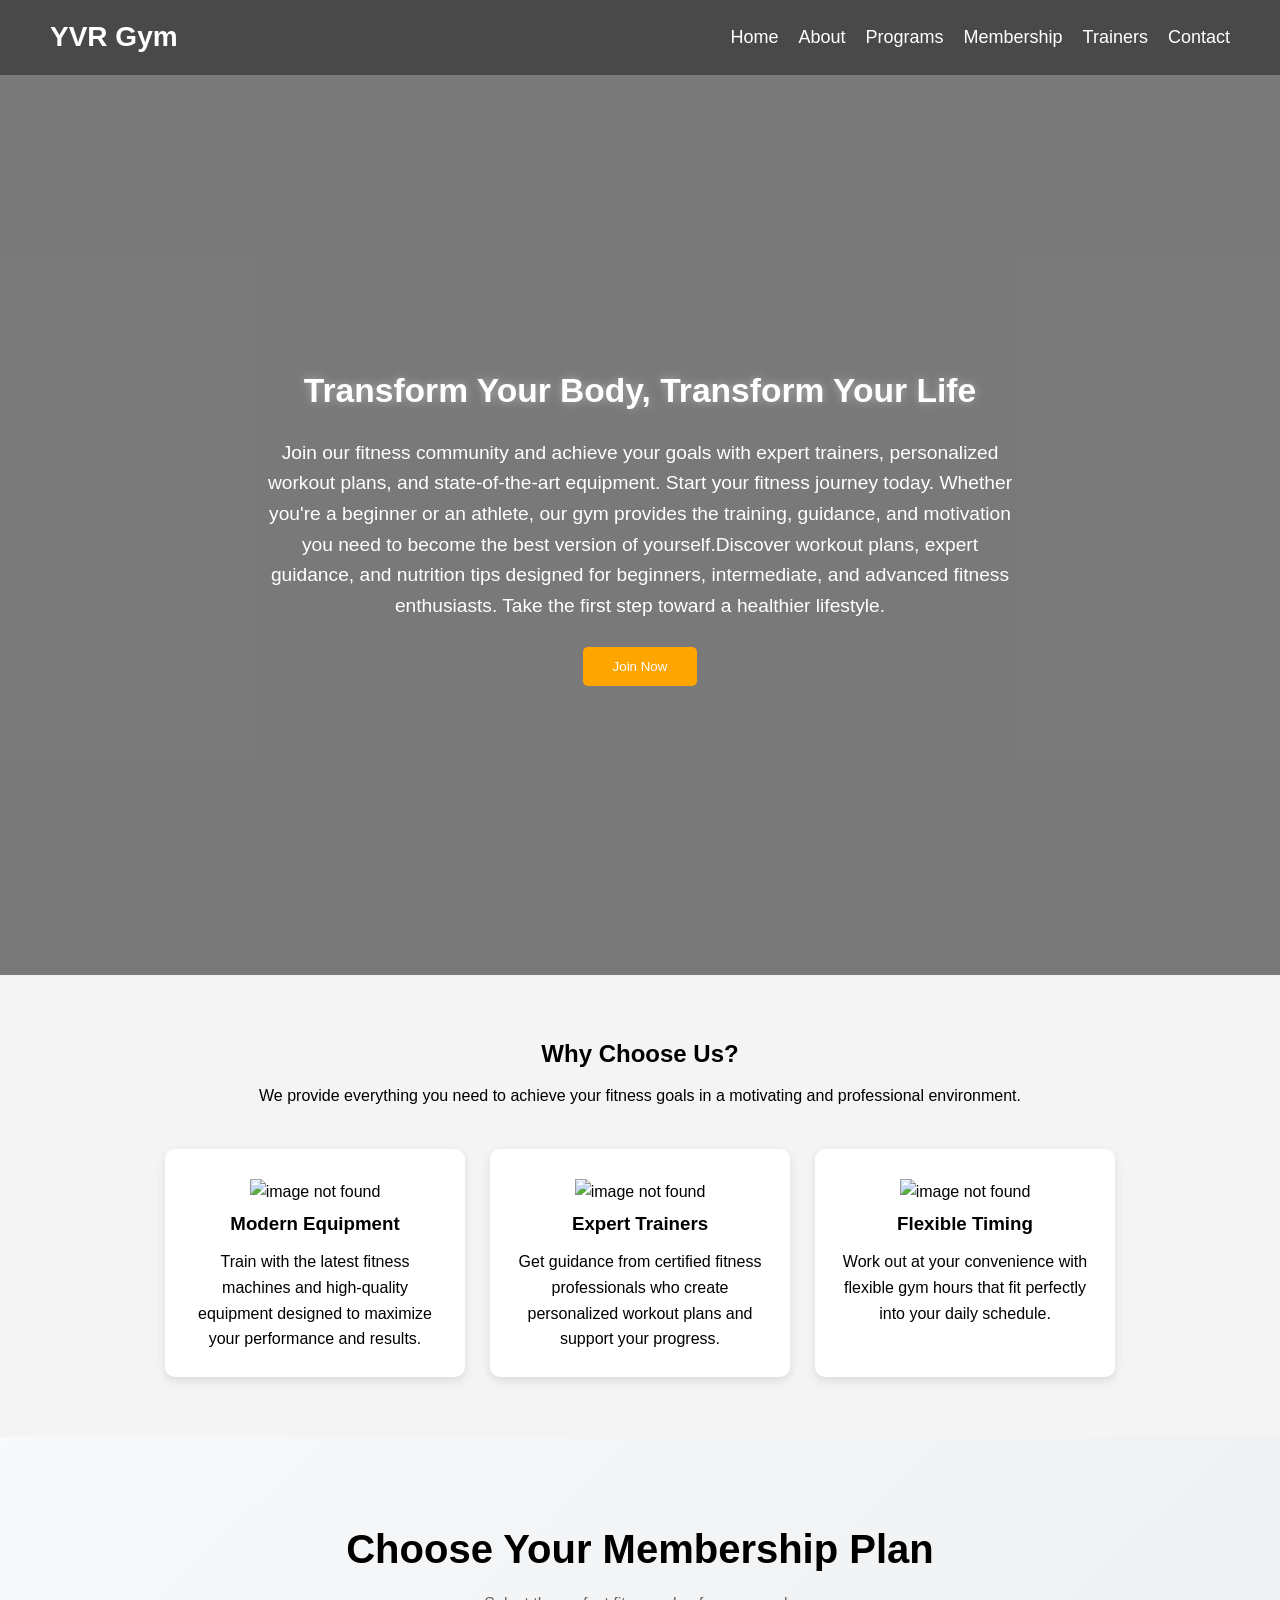
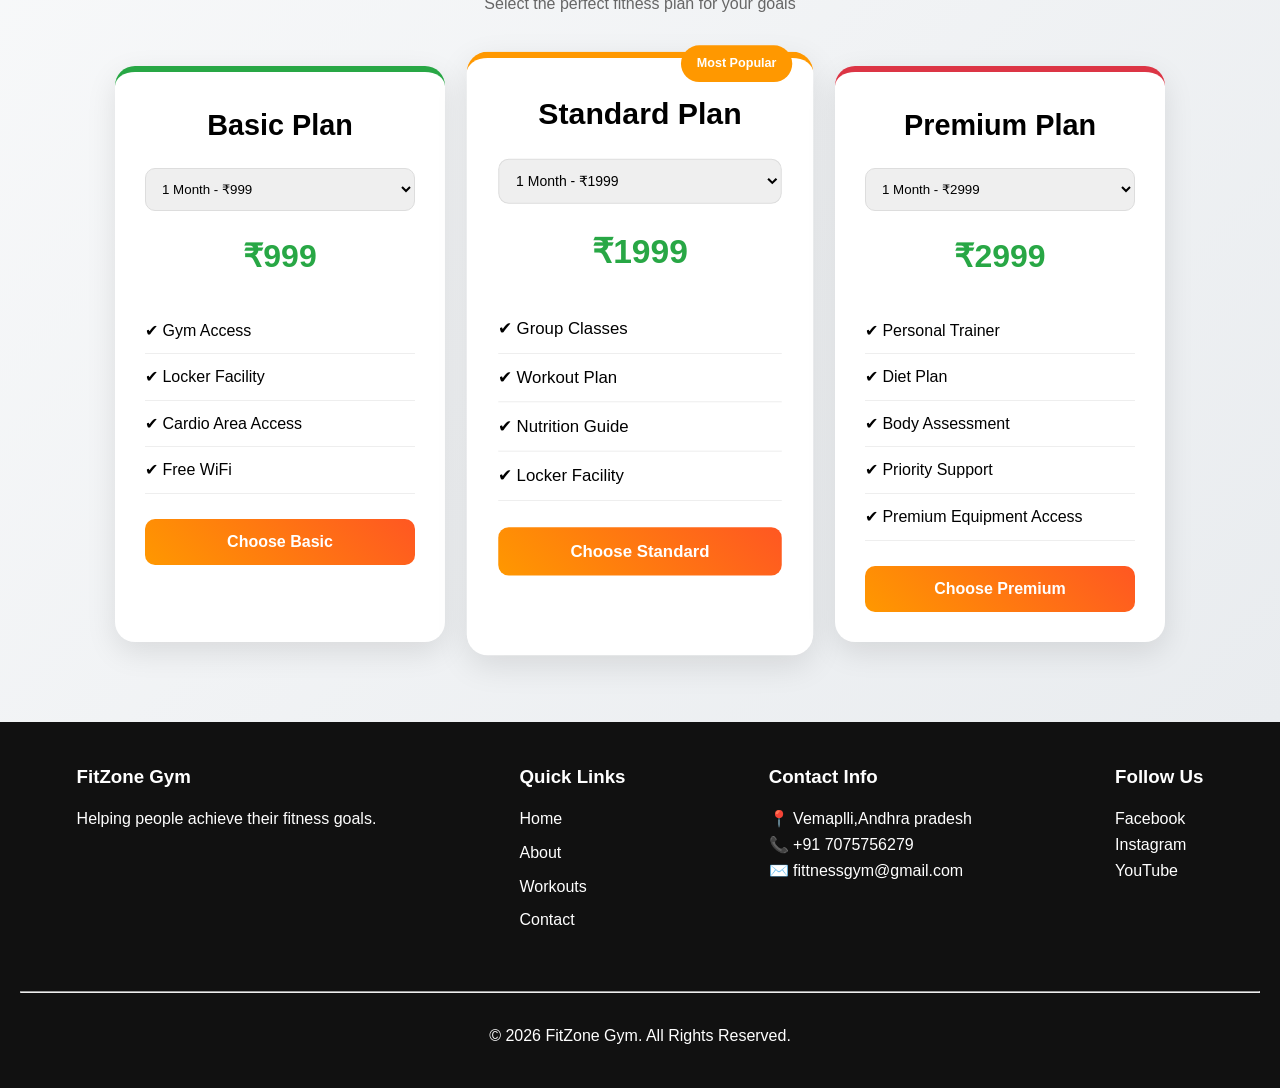
==== index.html @ 88fd9259 "Fix image source paths in index.html Updated image source paths to remove leading slash." ====
<!doctype html>
<html lang="en">
  <head>
    <meta charset="UTF-8" />
    <meta name="viewport" content="width=device-width, initial-scale=1.0" />
    <title>Home_Page</title>
    <link rel="stylesheet" href="home.css" />
    <link
      rel="stylesheet"
      href="https://cdnjs.cloudflare.com/ajax/libs/font-awesome/6.5.1/css/all.min.css"
    />
    <source />
  </head>
  <body>
    <!-- navbar-section -->
    <nav id="nav_section"></nav>
    <!-- hero section -->
    <section id="Hero_Section">
      <video autoplay muted loop playsinline>
        <source
          src="images/Gym cinematic promotion video.publer.com.mp4"
          type="video/mp4"
        />
      </video>

      <div class="hero-content">
        <h2 class="fade-up">Transform Your Body, Transform Your Life</h2>

        <p class="fade-up">
          Join our fitness community and achieve your goals with expert
          trainers, personalized workout plans, and state-of-the-art equipment.
          Start your fitness journey today. Whether you're a beginner or an
          athlete, our gym provides the training, guidance, and motivation you
          need to become the best version of yourself.Discover workout plans,
          expert guidance, and nutrition tips designed for beginners,
          intermediate, and advanced fitness enthusiasts. Take the first step
          toward a healthier lifestyle.
        </p>
        <button class="fade-up">Join Now</button>
      </div>
    </section>

    <!-- Features Section -->
    <section id="features_Section">
      <h2>Why Choose Us?</h2>
      <p>
        We provide everything you need to achieve your fitness goals in a
        motivating and professional environment.
      </p>

      <div class="cards fade-up">
        <div>
          <img
            src="images/Modern Equipments.jpg"
            alt="image not found"
          />
          <h3>Modern Equipment</h3>
          <p>
            Train with the latest fitness machines and high-quality equipment
            designed to maximize your performance and results.
          </p>
        </div>

        <div>
          <img
            src="images/Expert Trainers.jpg"
            alt="image not found"
          />
          <h3>Expert Trainers</h3>
          <p>
            Get guidance from certified fitness professionals who create
            personalized workout plans and support your progress.
          </p>
        </div>

        <div>
          <img
            src="images/Flexible Timing.jpg"
            alt="image not found"
          />
          <h3>Flexible Timing</h3>
          <p>
            Work out at your convenience with flexible gym hours that fit
            perfectly into your daily schedule.
          </p>
        </div>
      </div>
    </section>

    <!-- Membership section -->
    <section id="membership_section">
      <div class="membership_header">
        <h2>Choose Your Membership Plan</h2>
        <p>Select the perfect fitness plan for your goals</p>
      </div>

      <div class="membership_card">
        <!-- Basic Plan -->
        <div class="plan-card basic">
          <h3>Basic Plan</h3>

          <select class="plan-duration">
            <option value="999">1 Month - ₹999</option>
            <option value="2699">3 Months - ₹2699</option>
            <option value="4999">6 Months - ₹4999</option>
            <option value="8392">1 Year - ₹8392 (30% OFF)</option>
          </select>

          <h4 class="price">₹999</h4>

          <ul>
            <li>✔ Gym Access</li>
            <li>✔ Locker Facility</li>
            <li>✔ Cardio Area Access</li>
            <li>✔ Free WiFi</li>
          </ul>

          <button class="choose-btn">Choose Basic</button>
        </div>

        <!-- Standard Plan -->
        <div class="plan-card standard">
          <span class="badge">Most Popular</span>

          <h3>Standard Plan</h3>

          <select class="plan-duration">
            <option value="1999">1 Month - ₹1999</option>
            <option value="5399">3 Months - ₹5399</option>
            <option value="9999">6 Months - ₹9999</option>
            <option value="16792">1 Year - ₹16792 (30% OFF)</option>
          </select>

          <h4 class="price">₹1999</h4>

          <ul>
            <li>✔ Group Classes</li>
            <li>✔ Workout Plan</li>
            <li>✔ Nutrition Guide</li>
            <li>✔ Locker Facility</li>
          </ul>

          <button class="choose-btn">Choose Standard</button>
        </div>

        <!-- Premium Plan -->
        <div class="plan-card premium">
          <h3>Premium Plan</h3>

          <select class="plan-duration">
            <option value="2999">1 Month - ₹2999</option>
            <option value="8099">3 Months - ₹8099</option>
            <option value="14999">6 Months - ₹14999</option>
            <option value="25192">1 Year - ₹25192 (30% OFF)</option>
          </select>

          <h4 class="price">₹2999</h4>

          <ul>
            <li>✔ Personal Trainer</li>
            <li>✔ Diet Plan</li>
            <li>✔ Body Assessment</li>
            <li>✔ Priority Support</li>
            <li>✔ Premium Equipment Access</li>
          </ul>

          <button class="choose-btn">Choose Premium</button>
        </div>
      </div>
      <!-- Membership Popup -->

      <div id="membershipModal" class="modal">
        <div class="modal-content">
          <span class="close">&times;</span>

          <h2>Membership Registration</h2>

          <form id="membershipForm">
            <input type="text" placeholder="Full Name" required />

            <input type="email" placeholder="Email Address" required />

            <input type="tel" placeholder="Mobile Number" required />

            <input type="text" id="selectedPlan" readonly />

            <input type="text" id="selectedAmount" readonly />

            <button type="submit" id="payBtn">Proceed To Payment</button>
          </form>
        </div>
      </div>
    </section>

    <!-- Footer Section  -->
    <footer class="fade-up">
      <div>
        <h3>FitZone Gym</h3>
        <p>Helping people achieve their fitness goals.</p>
      </div>

      <div>
        <h3>Quick Links</h3>
        <ul>
          <li>Home</li>
          <li>About</li>
          <li>Workouts</li>
          <li>Contact</li>
        </ul>
      </div>

      <div>
        <h3>Contact Info</h3>
        <p>📍 Vemaplli,Andhra pradesh</p>
        <p>📞 +91 7075756279</p>
        <p>✉️ fittnessgym@gmail.com</p>
      </div>

      <div>
        <h3>Follow Us</h3>
        <p>Facebook</p>
        <p>Instagram</p>
        <p>YouTube</p>
      </div>

      <hr />

      <p>© 2026 FitZone Gym. All Rights Reserved.</p>
    </footer>

    <script src="home.js"></script>
    <script>
      // Fetch and inject the navbar
      fetch("nav.html")
        .then((response) => response.text())
        .then((data) => {
          document.getElementById("nav_section").innerHTML = data;
        });

      // Your mobile menu toggle function
      function toggleMenu() {
        const navLinks = document.getElementById("navLinks");
        // Because elements are injected dynamically, ensure the script finds them safely
        if (navLinks) {
          navLinks.classList.toggle("active");
        }
      }
    </script>
  </body>
</html>
---- home.css ----
* {
  margin: 0;
  padding: 0;
  box-sizing: border-box;
}
html {
  scroll-behavior: smooth;
}
body {
  font-family: Arial, sans-serif;
  line-height: 1.6;
  background-color: #f4f4f4;
}

.fade-up {
  opacity: 0;
  transform: translateY(50px);
  transition: all 1s ease;
}
.fade-up.show {
  opacity: 1;
  transform: translateY(0);
}

/* Hero section */

#Hero_Section {
  position: relative;

  height: 100vh;

  overflow: hidden;

  display: flex;
  justify-content: center;
  align-items: center;
}

#Hero_Section video {
  position: absolute;

  top: 0;
  left: 0;

  width: 100%;
  height: 100%;

  object-fit: cover;

  z-index: -2;
}

#Hero_Section::before {
  content: "";

  position: absolute;

  top: 0;
  left: 0;

  width: 100%;
  height: 100%;

  background: rgba(0, 0, 0, 0.5);

  z-index: -1;
}

.hero-content {
  text-align: center;

  color: white;

  max-width: 800px;

  padding: 20px;
}

.hero-content h2 {
  font-size: 2.1rem;
  margin-bottom: 20px;
  text-shadow: 0 0 10px rgba(255, 255, 255, 0.4);
}

.hero-content p {
  font-size: 1.2rem;
  margin-bottom: 25px;
}

.hero-content button {
  padding: 12px 30px;

  border: none;
  border-radius: 5px;

  background-color: orange;

  color: white;

  cursor: pointer;
}

button {
  transition: all 0.3s ease;
}

button:hover {
  transform: scale(1.05);
}

/* ==================
   FEATURES
================== */

#features_Section {
  padding: 60px 20px;
  text-align: center;
}

#features_Section h2 {
  margin-bottom: 10px;
}

.cards {
  display: flex;
  justify-content: center;
  gap: 25px;

  flex-wrap: wrap;

  margin-top: 40px;
}

.cards div {
  background-color: white;

  width: 300px;

  padding: 25px;

  border-radius: 10px;

  box-shadow: 0 4px 10px rgba(0, 0, 0, 0.1);
}

.cards img {
  width: 250px;
  padding: 5px;
  border-radius: 5px;
}

.cards h3 {
  margin-bottom: 10px;
}

.cards p {
  text-align: center;
}

.cards div,
.membership_card div {
  transition: all 0.4s ease;
}

.cards div:hover,
.membership_card div:hover {
  transform: translateY(-10px);

  box-shadow: 0 15px 35px rgba(0, 0, 0, 0.2);
}
/* ==================
   MEMBERSHIP
================== */

#membership_section {
  padding: 80px 20px;
  background: linear-gradient(135deg, #f8f9fa, #e9ecef);
  text-align: center;
}

.membership_header h2 {
  font-size: 2.5rem;
  margin-bottom: 10px;
}

.membership_header p {
  color: #666;
  margin-bottom: 50px;
}

.membership_card {
  display: flex;
  justify-content: center;
  gap: 30px;
  flex-wrap: wrap;
}

.plan-card {
  width: 330px;
  background: white;
  padding: 30px;
  border-radius: 20px;
  position: relative;
  box-shadow: 0 10px 30px rgba(0, 0, 0, 0.1);
  transition: 0.4s;
}

.plan-card:hover {
  transform: translateY(-12px);
  box-shadow: 0 20px 40px rgba(0, 0, 0, 0.2);
}

.basic {
  border-top: 6px solid #28a745;
}

.standard {
  border-top: 6px solid #ff9800;
  transform: scale(1.05);
}

.premium {
  border-top: 6px solid #dc3545;
}

.badge {
  position: absolute;
  top: -12px;
  right: 20px;
  background: #ff9800;
  color: white;
  padding: 8px 15px;
  border-radius: 20px;
  font-size: 12px;
  font-weight: bold;
}

.plan-card h3 {
  font-size: 1.8rem;
  margin-bottom: 20px;
}

.plan-duration {
  width: 100%;
  padding: 12px;
  border-radius: 10px;
  margin-bottom: 20px;
  border: 1px solid #ddd;
  cursor: pointer;
}

.price {
  font-size: 2rem;
  color: #28a745;
  margin-bottom: 20px;
}

.plan-card ul {
  list-style: none;
  text-align: left;
  margin: 25px 0;
}

.plan-card ul li {
  padding: 10px 0;
  border-bottom: 1px solid #eee;
}

.plan-card button {
  width: 100%;
  padding: 14px;
  border: none;
  border-radius: 10px;
  background: linear-gradient(45deg, #ff9800, #ff5722);
  color: white;
  font-size: 16px;
  font-weight: bold;
  cursor: pointer;
  transition: 0.3s;
}

.plan-card button:hover {
  transform: scale(1.03);
}

@media (max-width: 768px) {
  .membership_card {
    flex-direction: column;
    align-items: center;
  }

  .standard {
    transform: none;
  }

  .plan-card {
    width: 90%;
  }
}
.modal {
  display: none;

  position: fixed;

  top: 0;
  left: 0;

  width: 100%;
  height: 100%;

  background: rgba(0, 0, 0, 0.7);

  justify-content: center;

  align-items: center;

  z-index: 999;
}

.modal-content {
  background: white;

  width: 400px;

  padding: 30px;

  border-radius: 15px;

  position: relative;
}

.close {
  position: absolute;

  right: 20px;

  top: 15px;

  font-size: 25px;

  cursor: pointer;
}

.modal-content form {
  display: flex;

  flex-direction: column;

  gap: 15px;
}

.modal-content input {
  padding: 12px;

  border: 1px solid #ddd;

  border-radius: 8px;
}

.modal-content button {
  background: orange;

  color: white;

  border: none;

  padding: 14px;

  border-radius: 8px;

  cursor: pointer;
}

/* ==================
   FOOTER
================== */

footer {
  background-color: #111;

  color: white;

  padding: 40px 20px;

  display: flex;

  justify-content: space-around;

  flex-wrap: wrap;

  gap: 30px;
}

footer h3 {
  margin-bottom: 15px;
}

footer ul {
  list-style: none;
}

footer li {
  margin-bottom: 8px;
}

footer hr {
  width: 100%;
  margin-top: 20px;
}

footer > p:last-child {
  width: 100%;
  text-align: center;
}

/* ==================
   MOBILE
================== */

@media (max-width: 768px) {
  #nav_section {
    flex-direction: column;
    gap: 15px;
  }

  .home_btn {
    flex-direction: column;
    text-align: center;
  }

  #Hero_Section h2 {
    font-size: 32px;
  }
}
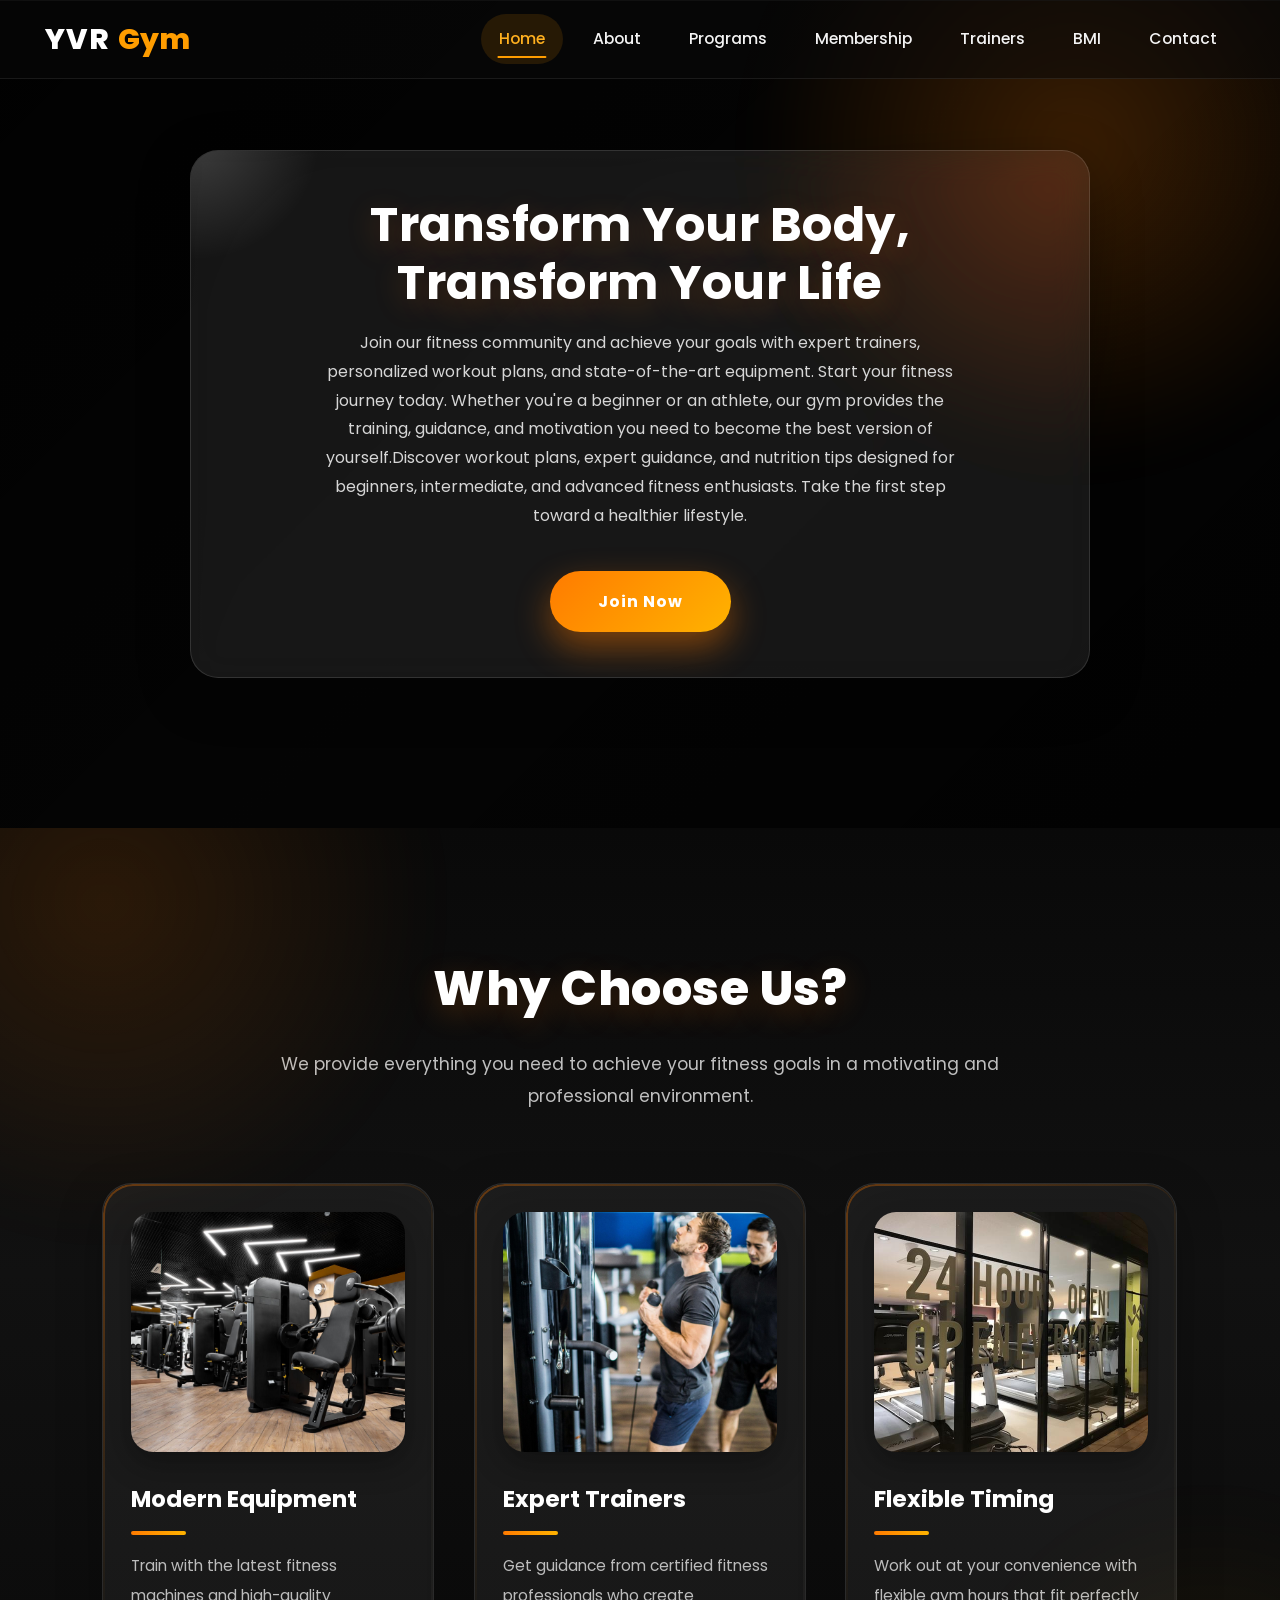
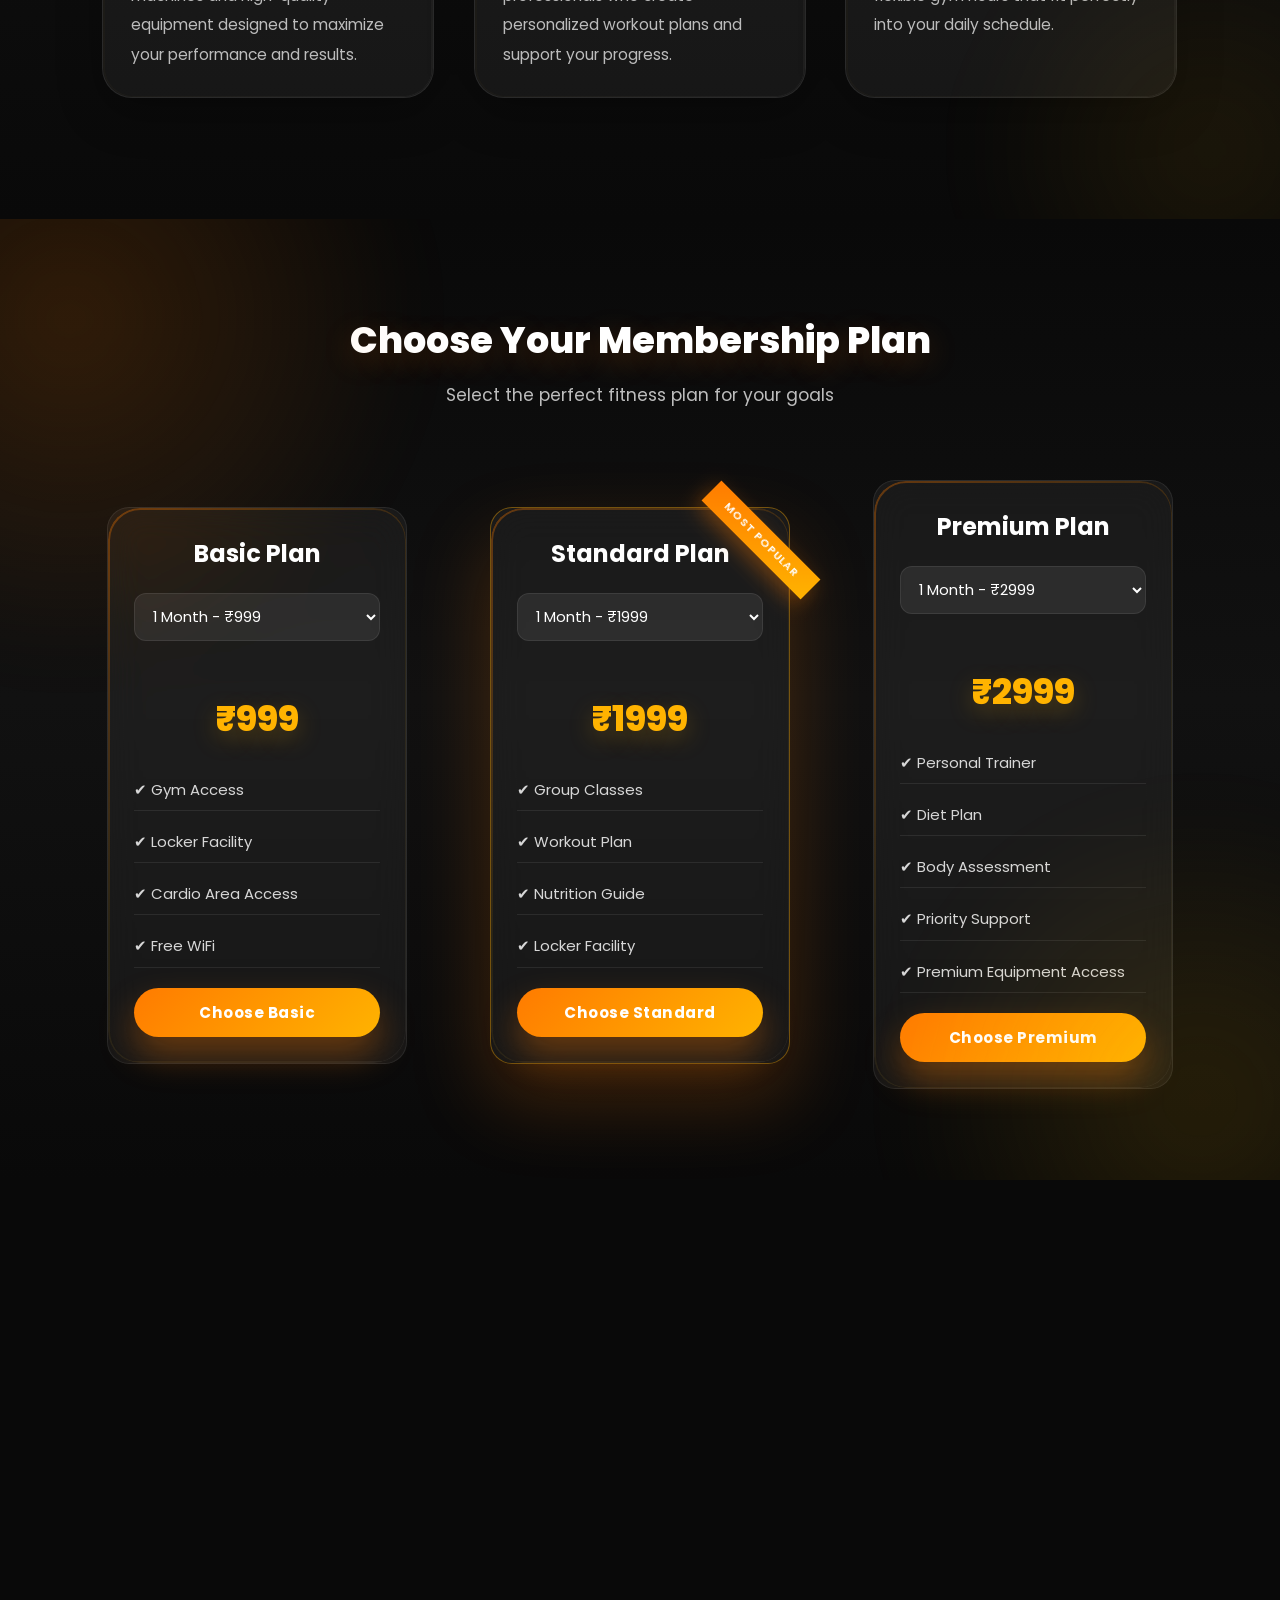
==== commit fe995ad9: "Update index.html" ====
--- a/index.html
+++ b/index.html
@@ -18,7 +18,7 @@
     <section id="Hero_Section">
       <video autoplay muted loop playsinline>
         <source
-          src="images/Gym cinematic promotion video.publer.com.mp4"
+          src="../images/homeImg/Gym cinematic promotion video.publer.com.mp4"
           type="video/mp4"
         />
       </video>
@@ -51,7 +51,7 @@
       <div class="cards fade-up">
         <div>
           <img
-            src="images/Modern Equipments.jpg"
+            src="../images/homeImg/Modern Equipments.jpg"
             alt="image not found"
           />
           <h3>Modern Equipment</h3>
@@ -63,7 +63,7 @@
 
         <div>
           <img
-            src="images/Expert Trainers.jpg"
+            src="../images/homeImg/Expert Trainers.jpg"
             alt="image not found"
           />
           <h3>Expert Trainers</h3>
@@ -75,7 +75,7 @@
 
         <div>
           <img
-            src="images/Flexible Timing.jpg"
+            src="../images/homeImg/Flexible Timing.jpg"
             alt="image not found"
           />
           <h3>Flexible Timing</h3>
--- a/home.css
+++ b/home.css
@@ -1,434 +1,2609 @@
-* {
+/*==================================================
+          GOOGLE FONT
+==================================================*/
+@import url("https://fonts.googleapis.com/css2?family=Poppins:wght@300;400;500;600;700;800&display=swap");
+
+/*==================================================
+          RESET
+==================================================*/
+*,
+*::before,
+*::after {
   margin: 0;
   padding: 0;
   box-sizing: border-box;
 }
+
 html {
   scroll-behavior: smooth;
 }
+
 body {
-  font-family: Arial, sans-serif;
-  line-height: 1.6;
-  background-color: #f4f4f4;
-}
+  font-family: "Poppins", sans-serif;
+  background: #090909;
+  color: #fff;
+  overflow-x: hidden;
+  line-height: 1.7;
+  -webkit-font-smoothing: antialiased;
+}
+
+img {
+  max-width: 100%;
+  display: block;
+}
+
+button {
+  font-family: inherit;
+  cursor: pointer;
+}
+
+a {
+  text-decoration: none;
+  color: inherit;
+}
+
+ul {
+  list-style: none;
+}
+
+/*==================================================
+          ROOT VARIABLES
+==================================================*/
+
+:root {
+  --primary: #ff7b00;
+  --secondary: #ffb300;
+
+  --bg: #090909;
+  --bg2: #101010;
+  --card: #181818;
+
+  --white: #ffffff;
+  --text: #d6d6d6;
+
+  --glass: rgba(255, 255, 255, 0.08);
+  --glassBorder: rgba(255, 255, 255, 0.12);
+
+  --shadow: 0 15px 50px rgba(0, 0, 0, 0.35);
+
+  --radius: 24px;
+
+  --transition: 0.45s cubic-bezier(0.22, 0.61, 0.36, 1);
+}
+
+/*==================================================
+          SCROLLBAR
+==================================================*/
+
+::-webkit-scrollbar {
+  width: 11px;
+}
+
+::-webkit-scrollbar-track {
+  background: #111;
+}
+
+::-webkit-scrollbar-thumb {
+  background: linear-gradient(180deg, var(--primary), var(--secondary));
+
+  border-radius: 50px;
+}
+
+::-webkit-scrollbar-thumb:hover {
+  background: linear-gradient(180deg, #ff9500, #ffc400);
+}
+
+/*==================================================
+          TEXT SELECTION
+==================================================*/
+
+::selection {
+  background: var(--primary);
+  color: white;
+}
+
+/*==================================================
+          SECTION SPACING
+==================================================*/
+
+section {
+  padding: 110px 8%;
+  position: relative;
+}
+
+/*==================================================
+          FADE UP ANIMATION
+==================================================*/
 
 .fade-up {
   opacity: 0;
-  transform: translateY(50px);
-  transition: all 1s ease;
-}
+  transform: translateY(70px);
+  transition: 1.1s ease;
+}
+
 .fade-up.show {
   opacity: 1;
   transform: translateY(0);
 }
 
-/* Hero section */
+/*==================================================
+          HERO SECTION
+==================================================*/
 
 #Hero_Section {
   position: relative;
 
-  height: 100vh;
-
-  overflow: hidden;
-
+  width: 100%;
+  min-height: 92vh;
+  padding: 80px 8%;
   display: flex;
   justify-content: center;
   align-items: center;
-}
+
+  overflow: hidden;
+
+  isolation: isolate;
+}
+
+/*=========================
+VIDEO
+==========================*/
 
 #Hero_Section video {
   position: absolute;
 
-  top: 0;
-  left: 0;
+  inset: 0;
 
   width: 100%;
   height: 100%;
 
   object-fit: cover;
 
-  z-index: -2;
-}
+  z-index: -4;
+  transform: scale(1.02);
+
+  object-position: center;
+
+  /* transform: scale(1.08); */
+}
+
+/*=========================
+DARK OVERLAY
+==========================*/
 
 #Hero_Section::before {
   content: "";
 
   position: absolute;
+  inset: 0;
+
+  background: linear-gradient(
+    135deg,
+    rgba(0, 0, 0, 0.88),
+    rgba(0, 0, 0, 0.55),
+    rgba(0, 0, 0, 0.82)
+  );
+
+  z-index: -3;
+}
+
+/*=========================
+ORANGE GLOW
+==========================*/
+
+#Hero_Section::after {
+  content: "";
+
+  position: absolute;
+
+  width: 650px;
+  height: 650px;
+
+  background: radial-gradient(circle, rgba(255, 123, 0, 0.22), transparent 70%);
+
+  top: -180px;
+  right: -120px;
+
+  filter: blur(25px);
+
+  animation: glowMove 8s ease-in-out infinite;
+
+  z-index: -2;
+}
+
+@keyframes glowMove {
+  50% {
+    transform: translateY(40px) scale(1.08);
+  }
+}
+
+/*==================================================
+          HERO CONTENT
+==================================================*/
+
+.hero-content {
+  /* max-width: 900px; */
+
+  max-width: 760px;
+  padding: 45px 40px;
+  border-radius: 28px;
+
+  text-align: center;
+
+  backdrop-filter: blur(18px);
+
+  background: var(--glass);
+
+  border: 1px solid var(--glassBorder);
+
+  /* border-radius: 35px; */
+
+  /* padding: 65px; */
+
+  box-shadow: var(--shadow);
+
+  position: relative;
+
+  overflow: hidden;
+}
+
+/*=========================
+TOP LIGHT EFFECT
+==========================*/
+
+.hero-content::before {
+  content: "";
+
+  position: absolute;
+
+  width: 250px;
+  height: 250px;
+
+  background: radial-gradient(
+    circle,
+    rgba(255, 255, 255, 0.18),
+    transparent 70%
+  );
+
+  top: -140px;
+  left: -120px;
+}
+
+/*==================================================
+          HEADING
+==================================================*/
+
+.hero-content h2 {
+  font-size: 3rem;
+
+  line-height: 1.2;
+
+  margin-bottom: 18px;
+
+  font-weight: 700;
+  /* font-size: 4rem; */
+
+  /* font-weight: 800; */
+
+  /* line-height: 1.15; */
+
+  /* margin-bottom: 28px; */
+
+  letter-spacing: 0.5px;
+
+  color: #fff;
+
+  text-shadow: 0 5px 25px rgba(255, 123, 0, 0.4);
+
+  animation: titleFloat 4s ease-in-out infinite;
+}
+
+@keyframes titleFloat {
+  50% {
+    transform: translateY(-6px);
+  }
+}
+
+/*==================================================
+          PARAGRAPH
+==================================================*/
+
+.hero-content p {
+  font-size: 1rem;
+
+  line-height: 1.8;
+
+  max-width: 650px;
+
+  margin: 0 auto 30px;
+
+  color: #d7d7d7;
+  color: var(--text);
+
+  /* font-size: 1.15rem; */
+
+  /* max-width: 760px; */
+
+  /* margin: auto; */
+
+  margin-bottom: 40px;
+}
+
+/*==================================================
+          BUTTON
+==================================================*/
+
+.hero-content button {
+  position: relative;
+
+  padding: 18px 48px;
+
+  border: none;
+
+  border-radius: 50px;
+
+  background: linear-gradient(135deg, var(--primary), var(--secondary));
+
+  color: white;
+
+  font-size: 1rem;
+
+  font-weight: 700;
+
+  letter-spacing: 1px;
+
+  overflow: hidden;
+
+  transition: var(--transition);
+
+  box-shadow: 0 15px 35px rgba(255, 123, 0, 0.45);
+}
+
+.hero-content button::before {
+  content: "";
+
+  position: absolute;
 
   top: 0;
-  left: 0;
-
+  left: -120%;
+
+  width: 60%;
+  height: 100%;
+
+  background: rgba(255, 255, 255, 0.28);
+
+  transform: skewX(-25deg);
+
+  transition: 0.7s;
+}
+
+.hero-content button:hover::before {
+  left: 150%;
+}
+
+.hero-content button:hover {
+  transform: translateY(-6px) scale(1.04);
+
+  box-shadow: 0 20px 50px rgba(255, 123, 0, 0.55);
+}
+
+/*==================================================
+          FLOATING PARTICLES
+==================================================*/
+
+#Hero_Section span {
+  position: absolute;
+
+  border-radius: 50%;
+
+  background: rgba(255, 123, 0, 0.25);
+
+  filter: blur(2px);
+
+  animation: floating 10s linear infinite;
+}
+
+@keyframes floating {
+  from {
+    transform: translateY(120vh) scale(0.4);
+  }
+
+  to {
+    transform: translateY(-120vh) scale(1);
+  }
+}
+
+/*==================================================
+          RESPONSIVE
+==================================================*/
+
+@media (max-width: 992px) {
+  .hero-content {
+    padding: 50px 35px;
+  }
+
+  .hero-content h2 {
+    font-size: 3rem;
+  }
+
+  .hero-content p {
+    font-size: 1.05rem;
+  }
+}
+
+@media (max-width: 768px) {
+  section {
+    padding: 80px 25px;
+  }
+
+  .hero-content {
+    padding: 40px 25px;
+
+    border-radius: 25px;
+  }
+
+  .hero-content h2 {
+    font-size: 2.35rem;
+  }
+
+  .hero-content p {
+    font-size: 1rem;
+  }
+
+  .hero-content button {
+    padding: 16px 35px;
+
+    font-size: 0.95rem;
+  }
+}
+
+@media (max-width: 480px) {
+  .hero-content h2 {
+    font-size: 2rem;
+  }
+
+  .hero-content {
+    padding: 30px 20px;
+  }
+
+  .hero-content p {
+    font-size: 0.95rem;
+  }
+}
+/*==================================================
+                FEATURES SECTION
+==================================================*/
+
+#features_Section {
+  position: relative;
+
+  padding: 120px 8%;
+
+  background: linear-gradient(180deg, #090909 0%, #111111 45%, #090909 100%);
+
+  overflow: hidden;
+}
+
+/*==============================
+BACKGROUND GLOW
+==============================*/
+
+#features_Section::before {
+  content: "";
+
+  position: absolute;
+
+  width: 650px;
+  height: 650px;
+
+  top: -250px;
+  left: -220px;
+
+  background: radial-gradient(circle, rgba(255, 123, 0, 0.14), transparent 72%);
+
+  filter: blur(25px);
+
+  pointer-events: none;
+}
+
+#features_Section::after {
+  content: "";
+
+  position: absolute;
+
+  width: 500px;
+  height: 500px;
+
+  right: -180px;
+  bottom: -180px;
+
+  background: radial-gradient(circle, rgba(255, 180, 0, 0.08), transparent 70%);
+
+  filter: blur(35px);
+
+  pointer-events: none;
+}
+
+/*==============================
+HEADING
+==============================*/
+
+#features_Section h2 {
+  font-size: 3rem;
+
+  text-align: center;
+
+  font-weight: 800;
+
+  margin-bottom: 18px;
+
+  color: #ffffff;
+
+  letter-spacing: 0.5px;
+
+  text-shadow: 0 10px 30px rgba(255, 123, 0, 0.25);
+}
+
+#features_Section > p {
+  max-width: 760px;
+
+  margin: auto;
+
+  text-align: center;
+
+  color: #bfbfbf;
+
+  font-size: 1.08rem;
+
+  line-height: 1.9;
+
+  margin-bottom: 70px;
+}
+
+/*==============================
+CARD CONTAINER
+==============================*/
+
+.cards {
+  display: grid;
+
+  grid-template-columns: repeat(auto-fit, minmax(320px, 1fr));
+
+  gap: 40px;
+
+  align-items: stretch;
+}
+
+/*==============================
+CARD
+==============================*/
+
+.cards div {
+  position: relative;
+
+  overflow: hidden;
+
+  border-radius: 30px;
+
+  padding: 28px;
+
+  background: rgba(255, 255, 255, 0.05);
+
+  backdrop-filter: blur(20px);
+
+  border: 1px solid rgba(255, 255, 255, 0.08);
+
+  transition: 0.55s cubic-bezier(0.22, 0.61, 0.36, 1);
+
+  box-shadow: 0 15px 45px rgba(0, 0, 0, 0.3);
+
+  isolation: isolate;
+}
+
+/*==============================
+TOP GLOW
+==============================*/
+
+.cards div::before {
+  content: "";
+
+  position: absolute;
+
+  width: 240px;
+  height: 240px;
+
+  top: -120px;
+  right: -90px;
+
+  border-radius: 50%;
+
+  background: radial-gradient(circle, rgba(255, 123, 0, 0.28), transparent 72%);
+
+  opacity: 0;
+
+  transition: 0.6s;
+}
+
+/*==============================
+GRADIENT BORDER
+==============================*/
+
+.cards div::after {
+  content: "";
+
+  position: absolute;
+
+  inset: 0;
+
+  border-radius: 30px;
+
+  padding: 1.5px;
+
+  background: linear-gradient(
+    135deg,
+    rgba(255, 123, 0, 0.75),
+    rgba(255, 180, 0, 0.05),
+    rgba(255, 255, 255, 0.1)
+  );
+
+  -webkit-mask:
+    linear-gradient(#fff 0 0) content-box,
+    linear-gradient(#fff 0 0);
+
+  -webkit-mask-composite: xor;
+
+  mask-composite: exclude;
+
+  pointer-events: none;
+
+  opacity: 0.45;
+}
+
+/*==============================
+IMAGE
+==============================*/
+
+.cards img {
   width: 100%;
+
+  height: 240px;
+
+  object-fit: cover;
+
+  border-radius: 22px;
+
+  transition: 0.7s;
+
+  box-shadow: 0 10px 30px rgba(0, 0, 0, 0.35);
+}
+
+/*==============================
+TITLE
+==============================*/
+
+.cards h3 {
+  margin-top: 28px;
+
+  margin-bottom: 16px;
+
+  font-size: 1.45rem;
+
+  font-weight: 700;
+
+  color: #ffffff;
+
+  transition: 0.4s;
+}
+
+/*==============================
+TEXT
+==============================*/
+
+.cards p {
+  color: #bcbcbc;
+
+  font-size: 0.97rem;
+
+  line-height: 1.9;
+
+  text-align: left;
+}
+
+/*==============================
+HOVER
+==============================*/
+
+.cards div:hover {
+  transform: translateY(-18px);
+
+  box-shadow: 0 30px 60px rgba(0, 0, 0, 0.4);
+
+  border-color: rgba(255, 123, 0, 0.25);
+}
+
+.cards div:hover::before {
+  opacity: 1;
+}
+
+.cards div:hover img {
+  transform: scale(1.08);
+}
+
+.cards div:hover h3 {
+  color: #ffb300;
+}
+
+/*==============================
+IMAGE WRAPPER EFFECT
+==============================*/
+
+.cards div {
+  cursor: pointer;
+}
+
+.cards div img {
+  overflow: hidden;
+}
+
+/*==============================
+SMALL GLOW BAR
+==============================*/
+
+.cards h3::after {
+  content: "";
+
+  display: block;
+
+  width: 55px;
+
+  height: 4px;
+
+  margin-top: 12px;
+
+  border-radius: 50px;
+
+  background: linear-gradient(90deg, #ff7b00, #ffb300);
+
+  transition: 0.4s;
+}
+
+.cards div:hover h3::after {
+  width: 90px;
+}
+
+/*==============================
+ACTIVE SHADOW
+==============================*/
+
+.cards div:hover {
+  background: rgba(255, 255, 255, 0.07);
+}
+
+/*==============================
+FLOATING ANIMATION
+==============================*/
+
+.cards div {
+  animation: featureFloat 6s ease-in-out infinite;
+}
+
+.cards div:nth-child(2) {
+  animation-delay: 0.8s;
+}
+
+.cards div:nth-child(3) {
+  animation-delay: 1.6s;
+}
+
+@keyframes featureFloat {
+  50% {
+    transform: translateY(-6px);
+  }
+}
+
+/*==============================
+RESPONSIVE
+==============================*/
+
+@media (max-width: 992px) {
+  #features_Section {
+    padding: 100px 6%;
+  }
+
+  .cards {
+    gap: 30px;
+  }
+
+  .cards img {
+    height: 220px;
+  }
+}
+
+@media (max-width: 768px) {
+  #features_Section {
+    padding: 80px 25px;
+  }
+
+  #features_Section h2 {
+    font-size: 2.3rem;
+  }
+
+  #features_Section > p {
+    font-size: 1rem;
+
+    margin-bottom: 50px;
+  }
+
+  .cards {
+    grid-template-columns: 1fr;
+  }
+
+  .cards div {
+    padding: 22px;
+  }
+
+  .cards img {
+    height: 210px;
+  }
+
+  .cards h3 {
+    font-size: 1.3rem;
+  }
+}
+
+@media (max-width: 480px) {
+  #features_Section h2 {
+    font-size: 2rem;
+  }
+
+  .cards img {
+    height: 190px;
+  }
+
+  .cards div {
+    border-radius: 22px;
+  }
+}
+/*==================================================
+            MEMBERSHIP SECTION
+==================================================*/
+
+#membership_section {
+  position: relative;
+
+  padding: 90px 6%;
+
+  background: linear-gradient(180deg, #090909, #111111, #090909);
+
+  overflow: hidden;
+}
+
+/*=========================
+BACKGROUND GLOW
+=========================*/
+
+#membership_section::before {
+  content: "";
+
+  position: absolute;
+
+  width: 700px;
+  height: 700px;
+
+  left: -280px;
+  top: -250px;
+
+  background: radial-gradient(circle, rgba(255, 123, 0, 0.16), transparent 72%);
+
+  filter: blur(30px);
+
+  pointer-events: none;
+}
+
+#membership_section::after {
+  content: "";
+
+  position: absolute;
+
+  width: 600px;
+  height: 600px;
+
+  right: -220px;
+  bottom: -220px;
+
+  background: radial-gradient(circle, rgba(255, 185, 0, 0.12), transparent 72%);
+
+  filter: blur(35px);
+
+  pointer-events: none;
+}
+
+/*==================================================
+            HEADER
+==================================================*/
+
+.membership_header {
+  text-align: center;
+
+  margin-bottom: 70px;
+}
+
+.membership_header h2 {
+  font-size: 2.3rem;
+
+  font-weight: 800;
+
+  color: #fff;
+
+  margin-bottom: 10px;
+
+  text-shadow: 0 12px 35px rgba(255, 123, 0, 0.25);
+}
+
+.membership_header p {
+  color: #bdbdbd;
+
+  font-size: 1.08rem;
+}
+
+/*==================================================
+            CARD WRAPPER
+==================================================*/
+
+.membership_card {
+  display: grid;
+
+  grid-template-columns: repeat(auto-fit, minmax(320px, 1fr));
+
+  gap: 24px;
+  
+  justify-content: center;
+  align-items:flex-start;
+}
+
+/*==================================================
+            CARD
+==================================================*/
+
+.plan-card {
+  width: 300px;
+
+  min-height: 520px;
+
+  padding: 26px;
+
+  border-radius: 22px;
+
+  margin: auto;
+
+  background: rgba(255, 255, 255, 0.05);
+
+  backdrop-filter: blur(15px);
+
+  border: 1px solid rgba(255, 255, 255, 0.08);
+
+  transition: 0.4s;
+}
+
+/*=========================
+LIGHT EFFECT
+=========================*/
+
+.plan-card::before {
+  content: "";
+
+  position: absolute;
+
+  width: 260px;
+  height: 200px;
+
+  top: -120px;
+  right: -120px;
+
+  border-radius: 50%;
+
+  background: radial-gradient(circle, rgba(255, 123, 0, 0.28), transparent 72%);
+
+  opacity: 0;
+
+  transition: 0.6s;
+}
+
+/*=========================
+GRADIENT BORDER
+=========================*/
+
+.plan-card::after {
+  content: "";
+
+  position: absolute;
+
+  inset: 0;
+
+  border-radius: 32px;
+
+  padding: 1.5px;
+
+  background: linear-gradient(
+    135deg,
+    rgba(255, 123, 0, 0.75),
+    rgba(255, 190, 0, 0.18),
+    rgba(255, 255, 255, 0.12)
+  );
+
+  -webkit-mask:
+    linear-gradient(#fff 0 0) content-box,
+    linear-gradient(#fff 0 0);
+
+  -webkit-mask-composite: xor;
+
+  mask-composite: exclude;
+
+  opacity: 0.45;
+
+  pointer-events: none;
+}
+
+/*==================================================
+            POPULAR CARD
+==================================================*/
+
+.standard {
+  transform: scale(1.06);
+
+  border-color: rgba(255, 170, 0, 0.4);
+
+  box-shadow: 0 35px 80px rgba(255, 123, 0, 0.22);
+}
+
+/*==================================================
+            TITLE
+==================================================*/
+
+.plan-card h3 {
+  text-align: center;
+
+  font-size: 1.5rem;
+
+  color: #fff;
+
+  margin-bottom: 18px;
+
+  font-weight: 700;
+}
+
+/*==================================================
+            BADGE
+==================================================*/
+
+.badge{
+
+    position:absolute;
+
+    top:18px;
+
+    right:-42px;
+
+    width:140px;
+
+    height:28px;
+
+    display:flex;
+
+    justify-content:center;
+
+    align-items:center;
+
+    background:linear-gradient(
+        135deg,
+        #ff7b00,
+        #ffb300
+    );
+
+    color:#fff;
+
+    font-size:.68rem;
+
+    font-weight:600;
+
+    letter-spacing:.8px;
+
+    text-transform:uppercase;
+
+    transform:rotate(45deg);
+
+    box-shadow:
+        0 8px 20px rgba(255,123,0,.35);
+
+    z-index:10;
+}
+/*==================================================
+            SELECT
+==================================================*/
+
+.plan-duration {
+  width: 100%;
+
+  padding: 12px 14px;
+
+  border-radius: 12px;
+
+  background: rgba(255, 255, 255, 0.08);
+
+  color: #fff;
+
+  border: 1px solid rgba(255, 255, 255, 0.08);
+
+  outline: none;
+
+  font-size: .92rem;
+
+  margin-bottom: 30px;
+
+  transition: 0.35s;
+}
+
+.plan-duration option {
+  color: #000;
+}
+
+.plan-duration:focus {
+  border-color: #ff7b00;
+
+  box-shadow: 0 0 20px rgba(255, 123, 0, 0.35);
+}
+
+/*==================================================
+            PRICE
+==================================================*/
+
+.price {
+  text-align: center;
+
+  font-size: 2.2rem;
+
+  font-weight: 800;
+
+  color: #ffb300;
+
+  margin: 18px 0;
+
+  text-shadow: 0 8px 25px rgba(255, 179, 0, 0.25);
+}
+
+/*==================================================
+            LIST
+==================================================*/
+
+.plan-card ul {
+  margin: 20px 0;
+
+  display: flex;
+
+  flex-direction: column;
+
+  gap: 10px;
+}
+
+.plan-card li {
+  color: #d7d7d7;
+
+  padding: 8px 0;
+
+  font-size: .93rem;
+
+  border-bottom: 1px solid rgba(255, 255, 255, 0.08);
+
+  transition: 0.35s;
+}
+
+.plan-card li:hover {
+  color: #fff;
+
+  padding-left: 10px;
+}
+
+/*==================================================
+            BUTTON
+==================================================*/
+
+.choose-btn {
+  width: 100%;
+
+  padding: 13px;
+
+  border: none;
+
+  border-radius: 40px;
+
+  font-size: .95rem;
+
+  font-weight: 700;
+
+  letter-spacing: 0.5px;
+
+  color: #fff;
+
+  background: linear-gradient(135deg, #ff7b00, #ffb300);
+
+  box-shadow: 0 18px 35px rgba(255, 123, 0, 0.35);
+
+  transition: 0.45s;
+
+  position: relative;
+
+  overflow: hidden;
+}
+
+.choose-btn::before {
+  content: "";
+
+  position: absolute;
+
+  left: -120%;
+
+  top: 0;
+
+  width: 60%;
+
   height: 100%;
 
-  background: rgba(0, 0, 0, 0.5);
-
-  z-index: -1;
-}
-
-.hero-content {
+  background: rgba(255, 255, 255, 0.25);
+
+  transform: skewX(-25deg);
+
+  transition: 0.7s;
+}
+
+.choose-btn:hover::before {
+  left: 150%;
+}
+
+.choose-btn:hover {
+  transform: translateY(-6px);
+
+  box-shadow: 0 30px 50px rgba(255, 123, 0, 0.45);
+}
+
+/*==================================================
+            HOVER
+==================================================*/
+
+.plan-card:hover {
+  transform: translateY(-18px);
+
+  border-color: rgba(255, 123, 0, 0.35);
+
+  box-shadow: 0 35px 80px rgba(0, 0, 0, 0.45);
+}
+
+.standard:hover {
+  transform: translateY(-18px) scale(1.06);
+}
+
+.plan-card:hover::before {
+  opacity: 1;
+}
+
+/*==================================================
+            FLOAT ANIMATION
+==================================================*/
+
+.plan-card {
+  animation: pricingFloat 6s ease-in-out infinite;
+}
+
+.plan-card:nth-child(2) {
+  animation-delay: 0.8s;
+}
+
+.plan-card:nth-child(3) {
+  animation-delay: 1.6s;
+}
+
+@keyframes pricingFloat {
+  50% {
+    transform: translateY(-8px);
+  }
+}
+
+/*==================================================
+            RESPONSIVE
+==================================================*/
+
+@media (max-width: 992px) {
+  .membership_card {
+    grid-template-columns: 1fr;
+  }
+
+  .standard {
+    transform: none;
+  }
+
+  .standard:hover {
+    transform: translateY(-15px);
+  }
+}
+
+@media (max-width: 768px) {
+  #membership_section {
+    padding: 90px 25px;
+  }
+
+  .membership_header h2 {
+    font-size: 2.3rem;
+  }
+
+  .plan-card {
+    padding: 30px;
+  }
+
+  .price {
+    font-size: 2.4rem;
+  }
+
+  .badge {
+    right: -58px;
+
+    font-size: 0.72rem;
+
+    width: 180px;
+  }
+}
+
+@media (max-width: 480px) {
+  .plan-card {
+    padding: 24px;
+
+    border-radius: 24px;
+  }
+
+  .membership_header h2 {
+    font-size: 2rem;
+  }
+
+  .price {
+    font-size: 2.1rem;
+  }
+
+  .plan-card h3 {
+    font-size: 1.7rem;
+  }
+}
+/*==================================================
+            PREMIUM MEMBERSHIP MODAL
+==================================================*/
+
+.modal {
+  position: fixed;
+
+  inset: 0;
+
+  display: none;
+
+  justify-content: center;
+  align-items: center;
+
+  padding: 30px;
+
+  background: rgba(0, 0, 0, 0.72);
+
+  backdrop-filter: blur(12px);
+
+  z-index: 9999;
+
+  animation: modalFade 0.45s ease;
+}
+
+/*==============================
+FADE ANIMATION
+==============================*/
+
+@keyframes modalFade {
+  from {
+    opacity: 0;
+  }
+
+  to {
+    opacity: 1;
+  }
+}
+
+/*==================================================
+            MODAL BOX
+==================================================*/
+
+.modal-content {
+  position: relative;
+
+  width: 90%;
+
+  max-width: 380px;
+
+  padding: 28px;
+
+  border-radius: 20px;
+
+  overflow: hidden;
+
+  background: rgba(20, 20, 20, 0.82);
+
+  backdrop-filter: blur(22px);
+
+  border: 1px solid rgba(255, 255, 255, 0.1);
+
+  box-shadow: 0 35px 80px rgba(0, 0, 0, 0.45);
+
+  animation: popupAnimation 0.45s cubic-bezier(0.22, 0.61, 0.36, 1);
+}
+
+/*==============================
+POPUP ANIMATION
+==============================*/
+
+@keyframes popupAnimation {
+  from {
+    opacity: 0;
+
+    transform: translateY(45px) scale(0.92);
+  }
+
+  to {
+    opacity: 1;
+
+    transform: translateY(0) scale(1);
+  }
+}
+
+/*==============================
+TOP LIGHT EFFECT
+==============================*/
+
+.modal-content::before {
+  content: "";
+
+  position: absolute;
+
+  width: 200px;
+  height: 200px;
+
+  top: -140px;
+  right: -140px;
+
+  border-radius: 50%;
+
+  background: radial-gradient(circle, rgba(255, 123, 0, 0.28), transparent 72%);
+
+  pointer-events: none;
+}
+
+/*==============================
+BOTTOM LIGHT EFFECT
+==============================*/
+
+.modal-content::after {
+  content: "";
+
+  position: absolute;
+
+  width: 200px;
+  height: 200px;
+
+  bottom: -120px;
+  left: -120px;
+
+  border-radius: 50%;
+
+  background: radial-gradient(circle, rgba(255, 180, 0, 0.18), transparent 72%);
+
+  pointer-events: none;
+}
+
+/*==================================================
+            TITLE
+==================================================*/
+
+.modal-content h2 {
   text-align: center;
 
-  color: white;
-
-  max-width: 800px;
-
-  padding: 20px;
-}
-
-.hero-content h2 {
-  font-size: 2.1rem;
-  margin-bottom: 20px;
-  text-shadow: 0 0 10px rgba(255, 255, 255, 0.4);
-}
-
-.hero-content p {
-  font-size: 1.2rem;
-  margin-bottom: 25px;
-}
-
-.hero-content button {
-  padding: 12px 30px;
-
-  border: none;
-  border-radius: 5px;
-
-  background-color: orange;
-
-  color: white;
-
-  cursor: pointer;
-}
-
-button {
-  transition: all 0.3s ease;
-}
-
-button:hover {
-  transform: scale(1.05);
-}
-
-/* ==================
-   FEATURES
-================== */
-
-#features_Section {
-  padding: 60px 20px;
-  text-align: center;
-}
-
-#features_Section h2 {
-  margin-bottom: 10px;
-}
-
-.cards {
+  font-size: 1.5rem;
+
+  color: #fff;
+
+  font-weight: 700;
+
+  margin-bottom: 22px;
+
+  text-shadow: 0 8px 25px rgba(255, 123, 0, 0.25);
+}
+
+/*==================================================
+            CLOSE BUTTON
+==================================================*/
+
+.close {
+  position: absolute;
+
+  top: 18px;
+  right: 18px;
+
+  width: 42px;
+  height: 42px;
+
   display: flex;
   justify-content: center;
-  gap: 25px;
-
-  flex-wrap: wrap;
-
-  margin-top: 40px;
-}
-
-.cards div {
-  background-color: white;
-
-  width: 300px;
-
-  padding: 25px;
+  align-items: center;
+
+  border-radius: 50%;
+
+  background: rgba(255, 255, 255, 0.08);
+
+  color: #fff;
+
+  font-size: 22px;
+
+  cursor: pointer;
+
+  transition: 0.35s;
+}
+
+.close:hover {
+  background: linear-gradient(135deg, #ff7b00, #ffb300);
+
+  transform: rotate(90deg);
+}
+
+/*==================================================
+            FORM
+==================================================*/
+
+.modal-content form {
+  display: flex;
+
+  flex-direction: column;
+
+  gap: 22px;
+}
+
+/*==================================================
+            INPUT
+==================================================*/
+
+.modal-content input {
+  width: 100%;
+
+  padding: 12px 14px;
 
   border-radius: 10px;
 
-  box-shadow: 0 4px 10px rgba(0, 0, 0, 0.1);
-}
-
-.cards img {
-  width: 250px;
-  padding: 5px;
-  border-radius: 5px;
-}
-
-.cards h3 {
-  margin-bottom: 10px;
-}
-
-.cards p {
+  border: 1px solid rgba(255, 255, 255, 0.08);
+
+  outline: none;
+
+  background: rgba(255, 255, 255, 0.05);
+
+  color: #fff;
+
+  font-size: .92rem;
+
+  transition: 0.35s;
+}
+
+/*==============================
+PLACEHOLDER
+==============================*/
+
+.modal-content input::placeholder {
+  color: #b8b8b8;
+}
+
+/*==============================
+FOCUS
+==============================*/
+
+.modal-content input:focus {
+  border-color: #ff7b00;
+
+  background: rgba(255, 255, 255, 0.08);
+
+  box-shadow: 0 0 18px rgba(255, 123, 0, 0.28);
+}
+
+/*==================================================
+            READONLY
+==================================================*/
+
+#selectedPlan,
+#selectedAmount {
+  color: #ffb300;
+
+  font-weight: 600;
+
+  cursor: not-allowed;
+
+  background: rgba(255, 180, 0, 0.08);
+}
+
+/*==================================================
+            PAYMENT BUTTON
+==================================================*/
+
+#payBtn {
+  position: relative;
+
+  overflow: hidden;
+
+  border: none;
+
+  padding: 13px;
+
+  border-radius: 40px;
+
+  color: #fff;
+
+  font-size: .95rem;
+
+  font-weight: 700;
+
+  letter-spacing: 0.6px;
+
+  background: linear-gradient(135deg, #ff7b00, #ffb300);
+
+  box-shadow: 0 18px 40px rgba(255, 123, 0, 0.35);
+
+  transition: 0.45s;
+}
+
+/*==============================
+BUTTON SHINE
+==============================*/
+
+#payBtn::before {
+  content: "";
+
+  position: absolute;
+
+  left: -120%;
+
+  top: 0;
+
+  width: 60%;
+
+  height: 100%;
+
+  background: rgba(255, 255, 255, 0.28);
+
+  transform: skewX(-25deg);
+
+  transition: 0.7s;
+}
+
+#payBtn:hover::before {
+  left: 150%;
+}
+
+#payBtn:hover {
+  transform: translateY(-5px);
+
+  box-shadow: 0 28px 50px rgba(255, 123, 0, 0.45);
+}
+
+/*==================================================
+            RESPONSIVE
+==================================================*/
+
+@media (max-width: 768px) {
+  .modal {
+    padding: 20px;
+  }
+
+  .modal-content {
+    padding: 35px 25px;
+
+    border-radius: 24px;
+  }
+
+  .modal-content h2 {
+    font-size: 1.7rem;
+  }
+
+  .modal-content input {
+    padding: 16px;
+  }
+}
+
+@media (max-width: 480px) {
+  .modal-content {
+    padding: 28px 20px;
+  }
+
+  .modal-content h2 {
+    font-size: 1.5rem;
+  }
+
+  .close {
+    width: 38px;
+    height: 38px;
+
+    font-size: 20px;
+  }
+
+  #payBtn {
+    padding: 16px;
+  }
+}
+/*==================================================
+                PREMIUM FOOTER
+==================================================*/
+
+footer {
+  position: relative;
+
+  overflow: hidden;
+
+  padding: 90px 8% 35px;
+
+  display: grid;
+
+  grid-template-columns: repeat(auto-fit, minmax(220px, 1fr));
+
+  gap: 50px;
+
+  background: linear-gradient(180deg, #0c0c0c, #080808);
+
+  border-top: 1px solid rgba(255, 255, 255, 0.08);
+}
+
+/*==============================
+AMBIENT GLOW
+==============================*/
+
+footer::before {
+  content: "";
+
+  position: absolute;
+
+  width: 420px;
+  height: 420px;
+
+  top: -220px;
+  left: -180px;
+
+  border-radius: 50%;
+
+  background: radial-gradient(circle, rgba(255, 123, 0, 0.16), transparent 72%);
+
+  filter: blur(35px);
+
+  pointer-events: none;
+}
+
+footer::after {
+  content: "";
+
+  position: absolute;
+
+  width: 350px;
+  height: 350px;
+
+  right: -150px;
+  bottom: -150px;
+
+  border-radius: 50%;
+
+  background: radial-gradient(circle, rgba(255, 190, 0, 0.1), transparent 72%);
+
+  filter: blur(40px);
+
+  pointer-events: none;
+}
+
+/*==================================================
+            FOOTER BLOCKS
+==================================================*/
+
+footer > div {
+  position: relative;
+
+  z-index: 2;
+}
+
+/*==================================================
+            HEADINGS
+==================================================*/
+
+footer h3 {
+  position: relative;
+
+  display: inline-block;
+
+  font-size: 1.45rem;
+
+  font-weight: 700;
+
+  margin-bottom: 24px;
+
+  color: #fff;
+}
+
+footer h3::after {
+  content: "";
+
+  position: absolute;
+
+  left: 0;
+  bottom: -10px;
+
+  width: 55px;
+  height: 4px;
+
+  border-radius: 20px;
+
+  background: linear-gradient(90deg, #ff7b00, #ffb300);
+
+  transition: 0.35s;
+}
+
+footer > div:hover h3::after {
+  width: 95px;
+}
+
+/*==================================================
+            PARAGRAPH
+==================================================*/
+
+footer p {
+  color: #bdbdbd;
+
+  line-height: 1.9;
+
+  font-size: 0.98rem;
+
+  transition: 0.35s;
+}
+
+footer > div p:hover {
+  color: #ffffff;
+
+  transform: translateX(6px);
+}
+
+/*==================================================
+            QUICK LINKS
+==================================================*/
+
+footer ul {
+  display: flex;
+
+  flex-direction: column;
+
+  gap: 14px;
+}
+
+footer li {
+  position: relative;
+
+  color: #bdbdbd;
+
+  cursor: pointer;
+
+  transition: 0.35s;
+
+  width: fit-content;
+}
+
+footer li::before {
+  content: "";
+
+  position: absolute;
+
+  left: 0;
+  bottom: -4px;
+
+  width: 0;
+
+  height: 2px;
+
+  background: linear-gradient(90deg, #ff7b00, #ffb300);
+
+  transition: 0.35s;
+}
+
+footer li:hover {
+  color: #fff;
+
+  transform: translateX(8px);
+}
+
+footer li:hover::before {
+  width: 100%;
+}
+
+/*==================================================
+            CONTACT INFO
+==================================================*/
+
+footer div:nth-child(3) p {
+  display: flex;
+
+  align-items: center;
+
+  gap: 10px;
+}
+
+/*==================================================
+            SOCIAL LINKS
+==================================================*/
+
+footer div:nth-child(4) p {
+  position: relative;
+
+  cursor: pointer;
+
+  width: fit-content;
+}
+
+footer div:nth-child(4) p::before {
+  content: "";
+
+  position: absolute;
+
+  left: 0;
+  bottom: -4px;
+
+  width: 0;
+
+  height: 2px;
+
+  background: linear-gradient(90deg, #ff7b00, #ffb300);
+
+  transition: 0.35s;
+}
+
+footer div:nth-child(4) p:hover {
+  color: #ffb300;
+
+  transform: translateX(8px);
+}
+
+footer div:nth-child(4) p:hover::before {
+  width: 100%;
+}
+
+/*==================================================
+            DIVIDER
+==================================================*/
+
+footer hr {
+  grid-column: 1/-1;
+
+  border: none;
+
+  height: 1px;
+
+  background: linear-gradient(
+    90deg,
+    transparent,
+    rgba(255, 255, 255, 0.12),
+    transparent
+  );
+
+  margin-top: 15px;
+}
+
+/*==================================================
+            COPYRIGHT
+==================================================*/
+
+footer > p:last-child {
+  grid-column: 1/-1;
+
   text-align: center;
-}
-
-.cards div,
-.membership_card div {
-  transition: all 0.4s ease;
-}
-
-.cards div:hover,
-.membership_card div:hover {
-  transform: translateY(-10px);
-
-  box-shadow: 0 15px 35px rgba(0, 0, 0, 0.2);
-}
-/* ==================
-   MEMBERSHIP
-================== */
-
-#membership_section {
-  padding: 80px 20px;
-  background: linear-gradient(135deg, #f8f9fa, #e9ecef);
-  text-align: center;
-}
-
-.membership_header h2 {
-  font-size: 2.5rem;
-  margin-bottom: 10px;
-}
-
-.membership_header p {
-  color: #666;
-  margin-bottom: 50px;
-}
-
-.membership_card {
-  display: flex;
-  justify-content: center;
-  gap: 30px;
-  flex-wrap: wrap;
-}
-
-.plan-card {
-  width: 330px;
-  background: white;
-  padding: 30px;
-  border-radius: 20px;
-  position: relative;
-  box-shadow: 0 10px 30px rgba(0, 0, 0, 0.1);
+
+  color: #999;
+
+  font-size: 0.95rem;
+
+  letter-spacing: 0.4px;
+
+  margin-top: 10px;
+}
+
+/*==================================================
+            HOVER GLOW
+==================================================*/
+
+footer > div {
   transition: 0.4s;
 }
 
-.plan-card:hover {
-  transform: translateY(-12px);
-  box-shadow: 0 20px 40px rgba(0, 0, 0, 0.2);
-}
-
-.basic {
-  border-top: 6px solid #28a745;
-}
-
-.standard {
-  border-top: 6px solid #ff9800;
-  transform: scale(1.05);
-}
-
-.premium {
-  border-top: 6px solid #dc3545;
-}
-
-.badge {
-  position: absolute;
-  top: -12px;
-  right: 20px;
-  background: #ff9800;
-  color: white;
-  padding: 8px 15px;
-  border-radius: 20px;
-  font-size: 12px;
-  font-weight: bold;
-}
-
-.plan-card h3 {
-  font-size: 1.8rem;
-  margin-bottom: 20px;
-}
-
-.plan-duration {
-  width: 100%;
-  padding: 12px;
-  border-radius: 10px;
-  margin-bottom: 20px;
-  border: 1px solid #ddd;
-  cursor: pointer;
-}
-
-.price {
-  font-size: 2rem;
-  color: #28a745;
-  margin-bottom: 20px;
-}
-
-.plan-card ul {
-  list-style: none;
-  text-align: left;
-  margin: 25px 0;
-}
-
-.plan-card ul li {
-  padding: 10px 0;
-  border-bottom: 1px solid #eee;
-}
-
-.plan-card button {
-  width: 100%;
-  padding: 14px;
-  border: none;
-  border-radius: 10px;
-  background: linear-gradient(45deg, #ff9800, #ff5722);
-  color: white;
-  font-size: 16px;
-  font-weight: bold;
-  cursor: pointer;
-  transition: 0.3s;
-}
-
-.plan-card button:hover {
-  transform: scale(1.03);
+footer > div:hover {
+  transform: translateY(-8px);
+}
+
+/*==================================================
+            RESPONSIVE
+==================================================*/
+
+@media (max-width: 992px) {
+  footer {
+    padding: 70px 6% 30px;
+
+    gap: 40px;
+  }
 }
 
 @media (max-width: 768px) {
+  footer {
+    padding: 60px 25px 25px;
+
+    grid-template-columns: 1fr;
+
+    gap: 35px;
+
+    text-align: center;
+  }
+
+  footer h3 {
+    display: inline-block;
+  }
+
+  footer ul {
+    align-items: center;
+  }
+
+  footer div:nth-child(3) p {
+    justify-content: center;
+  }
+
+  footer div:nth-child(4) p {
+    margin: auto;
+  }
+
+  footer li {
+    margin: auto;
+  }
+
+  footer > div:hover {
+    transform: none;
+  }
+}
+
+@media (max-width: 480px) {
+  footer {
+    padding: 50px 20px 20px;
+  }
+
+  footer h3 {
+    font-size: 1.25rem;
+  }
+
+  footer p,
+  footer li {
+    font-size: 0.94rem;
+  }
+}
+/*==================================================
+        PART 6 : GLOBAL RESPONSIVE SYSTEM
+==================================================*/
+
+/*==============================
+LARGE DESKTOP (1600px+)
+==============================*/
+
+@media screen and (min-width: 1600px) {
+  html {
+    font-size: 18px;
+  }
+
+  section {
+    padding: 140px 10%;
+  }
+
+  .hero-content {
+    max-width: 1050px;
+  }
+
+  .cards,
   .membership_card {
-    flex-direction: column;
-    align-items: center;
+    gap: 45px;
+  }
+}
+
+/*==============================
+LAPTOP (1400px)
+==============================*/
+
+@media screen and (max-width: 1400px) {
+  section {
+    padding: 110px 7%;
+  }
+
+  .hero-content {
+    max-width: 900px;
+  }
+}
+
+/*==============================
+LAPTOP (1200px)
+==============================*/
+
+@media screen and (max-width: 1200px) {
+  html {
+    font-size: 15.5px;
+  }
+
+  section {
+    padding: 100px 6%;
+  }
+
+  .cards,
+  .membership_card {
+    gap: 30px;
+  }
+}
+
+/*==============================
+TABLET LANDSCAPE
+==============================*/
+
+@media screen and (max-width: 992px) {
+  html {
+    font-size: 15px;
+  }
+
+  section {
+    padding: 90px 5%;
+  }
+
+  .hero-content {
+    width: 100%;
+  }
+
+  .cards {
+    grid-template-columns: repeat(2, 1fr);
+  }
+
+  .membership_card {
+    grid-template-columns: 1fr;
   }
 
   .standard {
     transform: none;
   }
 
+  .standard:hover {
+    transform: translateY(-15px);
+  }
+
+  footer {
+    grid-template-columns: repeat(2, 1fr);
+  }
+}
+
+/*==============================
+TABLET
+==============================*/
+
+@media screen and (max-width: 768px) {
+  html {
+    font-size: 14.5px;
+  }
+
+  section {
+    padding: 80px 25px;
+  }
+
+  #Hero_Section {
+    min-height: 90vh;
+  }
+
+  .hero-content {
+    padding: 40px 25px;
+  }
+
+  .hero-content h2 {
+    font-size: 2.4rem;
+  }
+
+  .hero-content p {
+    font-size: 1rem;
+  }
+
+  .cards {
+    grid-template-columns: 1fr;
+  }
+
+  .membership_card {
+    grid-template-columns: 1fr;
+  }
+
   .plan-card {
-    width: 90%;
-  }
-}
-.modal {
-  display: none;
-
-  position: fixed;
-
-  top: 0;
-  left: 0;
-
-  width: 100%;
-  height: 100%;
-
-  background: rgba(0, 0, 0, 0.7);
-
-  justify-content: center;
-
-  align-items: center;
-
-  z-index: 999;
-}
-
+    width: 100%;
+  }
+
+  .modal-content {
+    width: 95%;
+  }
+
+  footer {
+    grid-template-columns: 1fr;
+
+    text-align: center;
+  }
+
+  footer ul {
+    align-items: center;
+  }
+
+  footer div:nth-child(3) p {
+    justify-content: center;
+  }
+
+  footer div:nth-child(4) p {
+    margin: auto;
+  }
+}
+
+/*==============================
+MOBILE
+==============================*/
+
+@media screen and (max-width: 576px) {
+  html {
+    font-size: 14px;
+  }
+
+  section {
+    padding: 70px 20px;
+  }
+
+  .hero-content {
+    padding: 35px 20px;
+
+    border-radius: 22px;
+  }
+
+  .hero-content h2 {
+    font-size: 2rem;
+
+    line-height: 1.25;
+  }
+
+  .hero-content p {
+    font-size: 0.95rem;
+  }
+
+  .hero-content button {
+    width: 100%;
+
+    padding: 16px;
+  }
+
+  .cards {
+    gap: 22px;
+  }
+
+  .cards img {
+    height: 200px;
+  }
+
+  .plan-card {
+    padding: 25px;
+  }
+
+  .plan-card h3 {
+    font-size: 1.6rem;
+  }
+
+  .price {
+    font-size: 2.2rem;
+  }
+
+  .choose-btn {
+    width: 100%;
+  }
+
+  .modal-content {
+    padding: 30px 20px;
+  }
+
+  .modal-content h2 {
+    font-size: 1.6rem;
+  }
+
+  .modal-content input {
+    padding: 15px;
+  }
+
+  #payBtn {
+    width: 100%;
+  }
+
+  footer {
+    padding: 50px 20px 25px;
+  }
+}
+
+/*==============================
+SMALL MOBILE
+==============================*/
+
+@media screen and (max-width: 400px) {
+  html {
+    font-size: 13.5px;
+  }
+
+  .hero-content h2 {
+    font-size: 1.75rem;
+  }
+
+  .hero-content {
+    padding: 28px 18px;
+  }
+
+  .cards img {
+    height: 180px;
+  }
+
+  .plan-card {
+    padding: 20px;
+  }
+
+  .price {
+    font-size: 2rem;
+  }
+
+  .badge {
+    font-size: 0.65rem;
+
+    width: 160px;
+
+    right: -52px;
+  }
+
+  .modal-content {
+    padding: 25px 18px;
+  }
+}
+
+/*==============================
+LANDSCAPE MOBILE
+==============================*/
+
+@media screen and (max-height: 500px) and (orientation: landscape) {
+  #Hero_Section {
+    min-height: 700px;
+  }
+
+  .hero-content {
+    padding: 35px;
+  }
+}
+/*==================================================
+        PART 7 : FINAL POLISH
+==================================================*/
+
+/*------------------------------
+GPU ACCELERATION
+------------------------------*/
+
+.hero-content,
+.plan-card,
+.cards div,
+button,
+img,
 .modal-content {
-  background: white;
-
-  width: 400px;
-
-  padding: 30px;
-
-  border-radius: 15px;
-
-  position: relative;
-}
-
-.close {
-  position: absolute;
-
-  right: 20px;
-
-  top: 15px;
-
-  font-size: 25px;
-
-  cursor: pointer;
-}
-
-.modal-content form {
-  display: flex;
-
-  flex-direction: column;
-
-  gap: 15px;
-}
-
-.modal-content input {
-  padding: 12px;
-
-  border: 1px solid #ddd;
-
-  border-radius: 8px;
-}
-
-.modal-content button {
-  background: orange;
-
-  color: white;
-
-  border: none;
-
-  padding: 14px;
-
-  border-radius: 8px;
-
-  cursor: pointer;
-}
-
-/* ==================
-   FOOTER
-================== */
-
-footer {
-  background-color: #111;
-
-  color: white;
-
-  padding: 40px 20px;
-
-  display: flex;
-
-  justify-content: space-around;
-
-  flex-wrap: wrap;
-
-  gap: 30px;
-}
-
-footer h3 {
-  margin-bottom: 15px;
-}
-
-footer ul {
-  list-style: none;
-}
-
-footer li {
-  margin-bottom: 8px;
-}
-
-footer hr {
-  width: 100%;
-  margin-top: 20px;
-}
-
-footer > p:last-child {
-  width: 100%;
-  text-align: center;
-}
-
-/* ==================
-   MOBILE
-================== */
-
-@media (max-width: 768px) {
-  #nav_section {
-    flex-direction: column;
-    gap: 15px;
-  }
-
-  .home_btn {
-    flex-direction: column;
-    text-align: center;
-  }
-
-  #Hero_Section h2 {
-    font-size: 32px;
-  }
-}
+  transform: translateZ(0);
+
+  backface-visibility: hidden;
+
+  will-change: transform;
+}
+
+/*------------------------------
+SMOOTH TRANSITIONS
+------------------------------*/
+
+* {
+  transition:
+    color 0.3s ease,
+    background-color 0.3s ease,
+    border-color 0.3s ease,
+    box-shadow 0.35s ease,
+    transform 0.35s ease;
+}
+
+/*------------------------------
+IMAGE QUALITY
+------------------------------*/
+
+img {
+  image-rendering: auto;
+
+  user-select: none;
+
+  -webkit-user-drag: none;
+}
+
+/*------------------------------
+VIDEO
+------------------------------*/
+
+video {
+  pointer-events: none;
+}
+
+/*------------------------------
+PREMIUM HOVER GLOW
+------------------------------*/
+
+.cards div:hover,
+.plan-card:hover {
+  filter: drop-shadow(0 20px 40px rgba(255, 123, 0, 0.18));
+}
+
+/*------------------------------
+BUTTON ACTIVE
+------------------------------*/
+
+button:active {
+  transform: scale(0.97);
+}
+
+/*------------------------------
+INPUT ACTIVE
+------------------------------*/
+
+input:active,
+select:active {
+  transform: scale(0.99);
+}
+
+/*------------------------------
+FOCUS STATES
+------------------------------*/
+
+button:focus-visible,
+input:focus-visible,
+select:focus-visible {
+  outline: 2px solid #ff9800;
+
+  outline-offset: 3px;
+}
+
+/*------------------------------
+LINKS
+------------------------------*/
+
+a {
+  transition: 0.3s;
+}
+
+a:hover {
+  color: #ffb300;
+}
+
+/*------------------------------
+TEXT
+------------------------------*/
+
+h1,
+h2,
+h3 {
+  text-wrap: balance;
+}
+
+p {
+  text-wrap: pretty;
+}
+
+/*------------------------------
+SECTION OVERFLOW
+------------------------------*/
+
+section {
+  isolation: isolate;
+}
+
+/*------------------------------
+GLASS IMPROVEMENT
+------------------------------*/
+
+.hero-content,
+.plan-card,
+.cards div,
+.modal-content {
+  backdrop-filter: blur(18px) saturate(180%);
+}
+
+/*------------------------------
+CARD BORDER GLOW
+------------------------------*/
+
+.cards div:hover {
+  border-color: rgba(255, 180, 0, 0.25);
+}
+
+.plan-card:hover {
+  border-color: rgba(255, 180, 0, 0.25);
+}
+
+/*------------------------------
+BUTTON GLOW
+------------------------------*/
+
+.hero-content button:hover,
+.choose-btn:hover,
+#payBtn:hover {
+  filter: brightness(1.05);
+}
+
+/*------------------------------
+SCROLL PERFORMANCE
+------------------------------*/
+
+.fade-up {
+  will-change: transform, opacity;
+}
+
+/*------------------------------
+TEXT SHADOW
+------------------------------*/
+
+.hero-content h2,
+.membership_header h2,
+#features_Section h2 {
+  text-shadow: 0 8px 30px rgba(255, 123, 0, 0.22);
+}
+
+/*------------------------------
+SELECTION
+------------------------------*/
+
+::selection {
+  background: #ff9800;
+
+  color: #fff;
+}
+
+/*------------------------------
+REDUCED MOTION
+------------------------------*/
+
+@media (prefers-reduced-motion: reduce) {
+  * {
+    animation: none !important;
+
+    transition: none !important;
+
+    scroll-behavior: auto !important;
+  }
+}
+
+/*------------------------------
+HIGH DPI
+------------------------------*/
+
+@media (-webkit-min-device-pixel-ratio: 2), (min-resolution: 192dpi) {
+  img {
+    image-rendering: auto;
+  }
+}
+
+/*------------------------------
+PRINT
+------------------------------*/
+
+@media print {
+  video,
+  button {
+    display: none !important;
+  }
+
+  body {
+    background: #fff;
+
+    color: #000;
+  }
+}
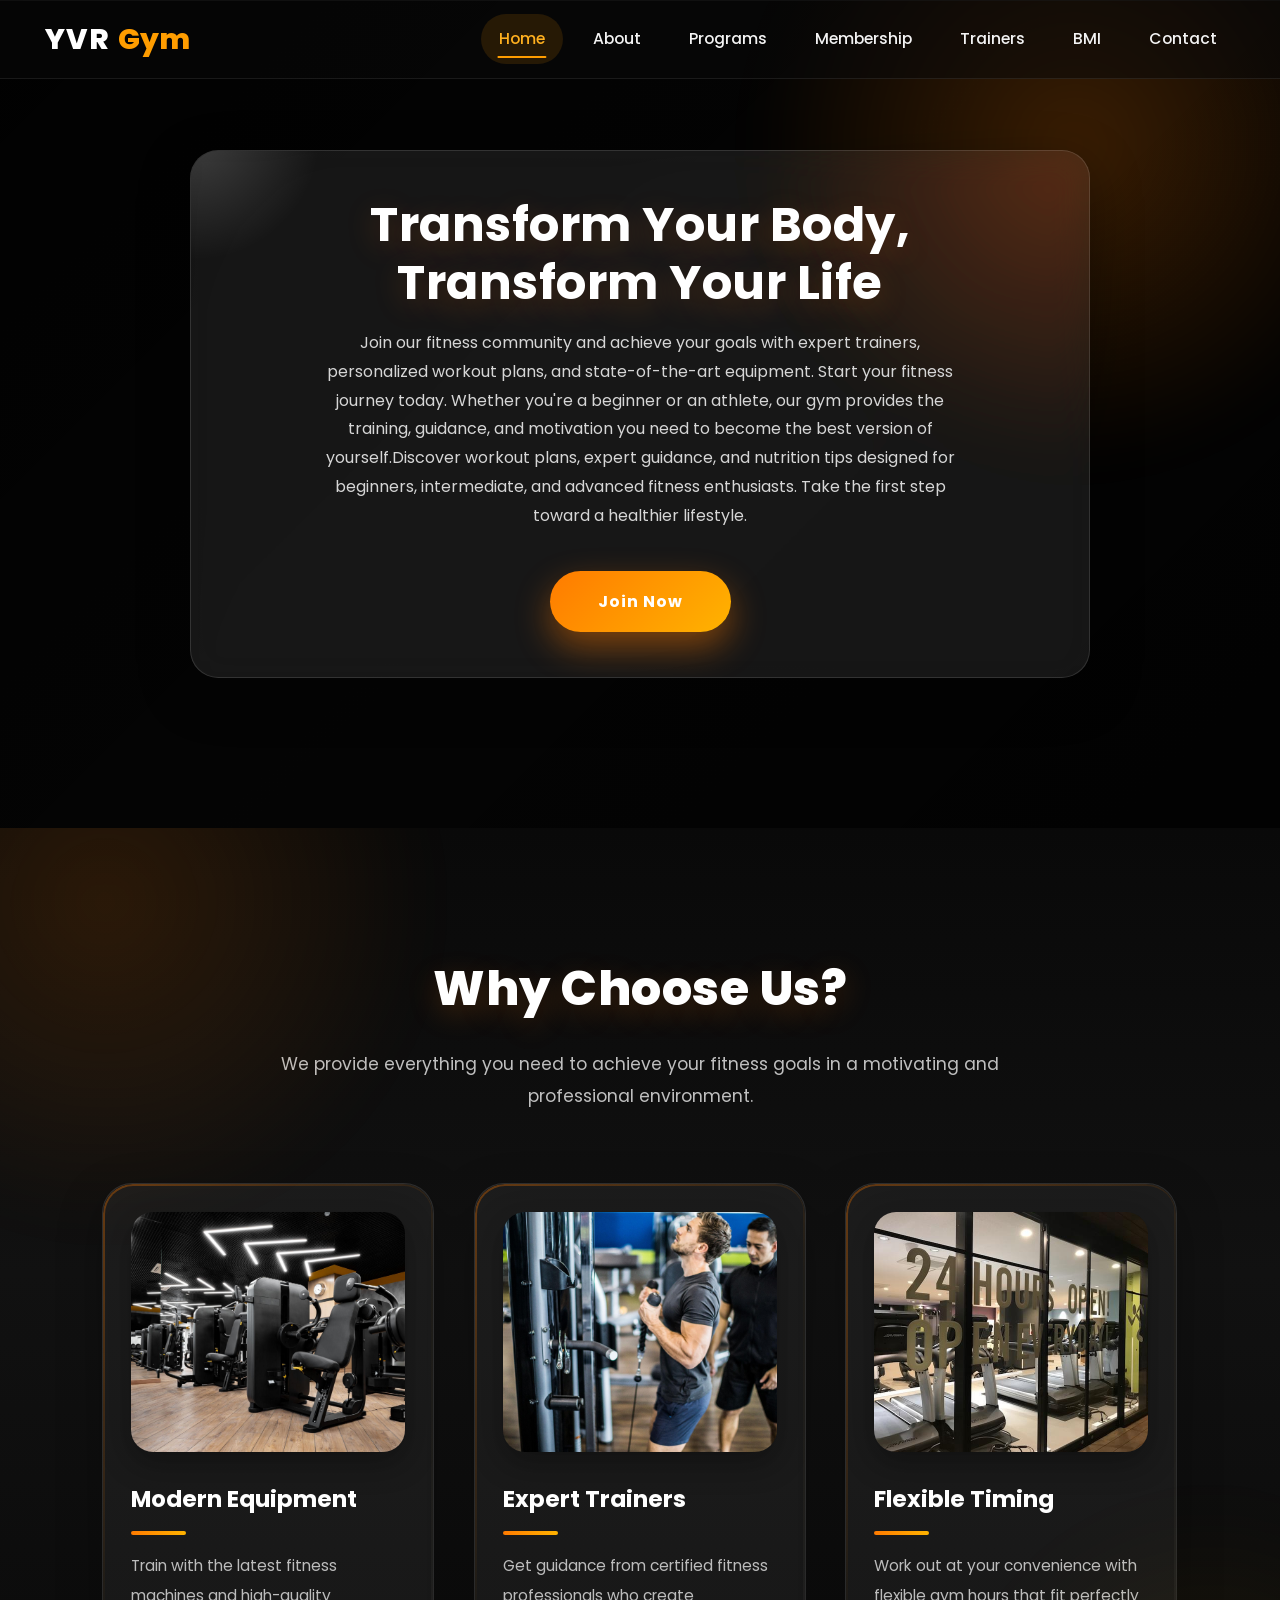
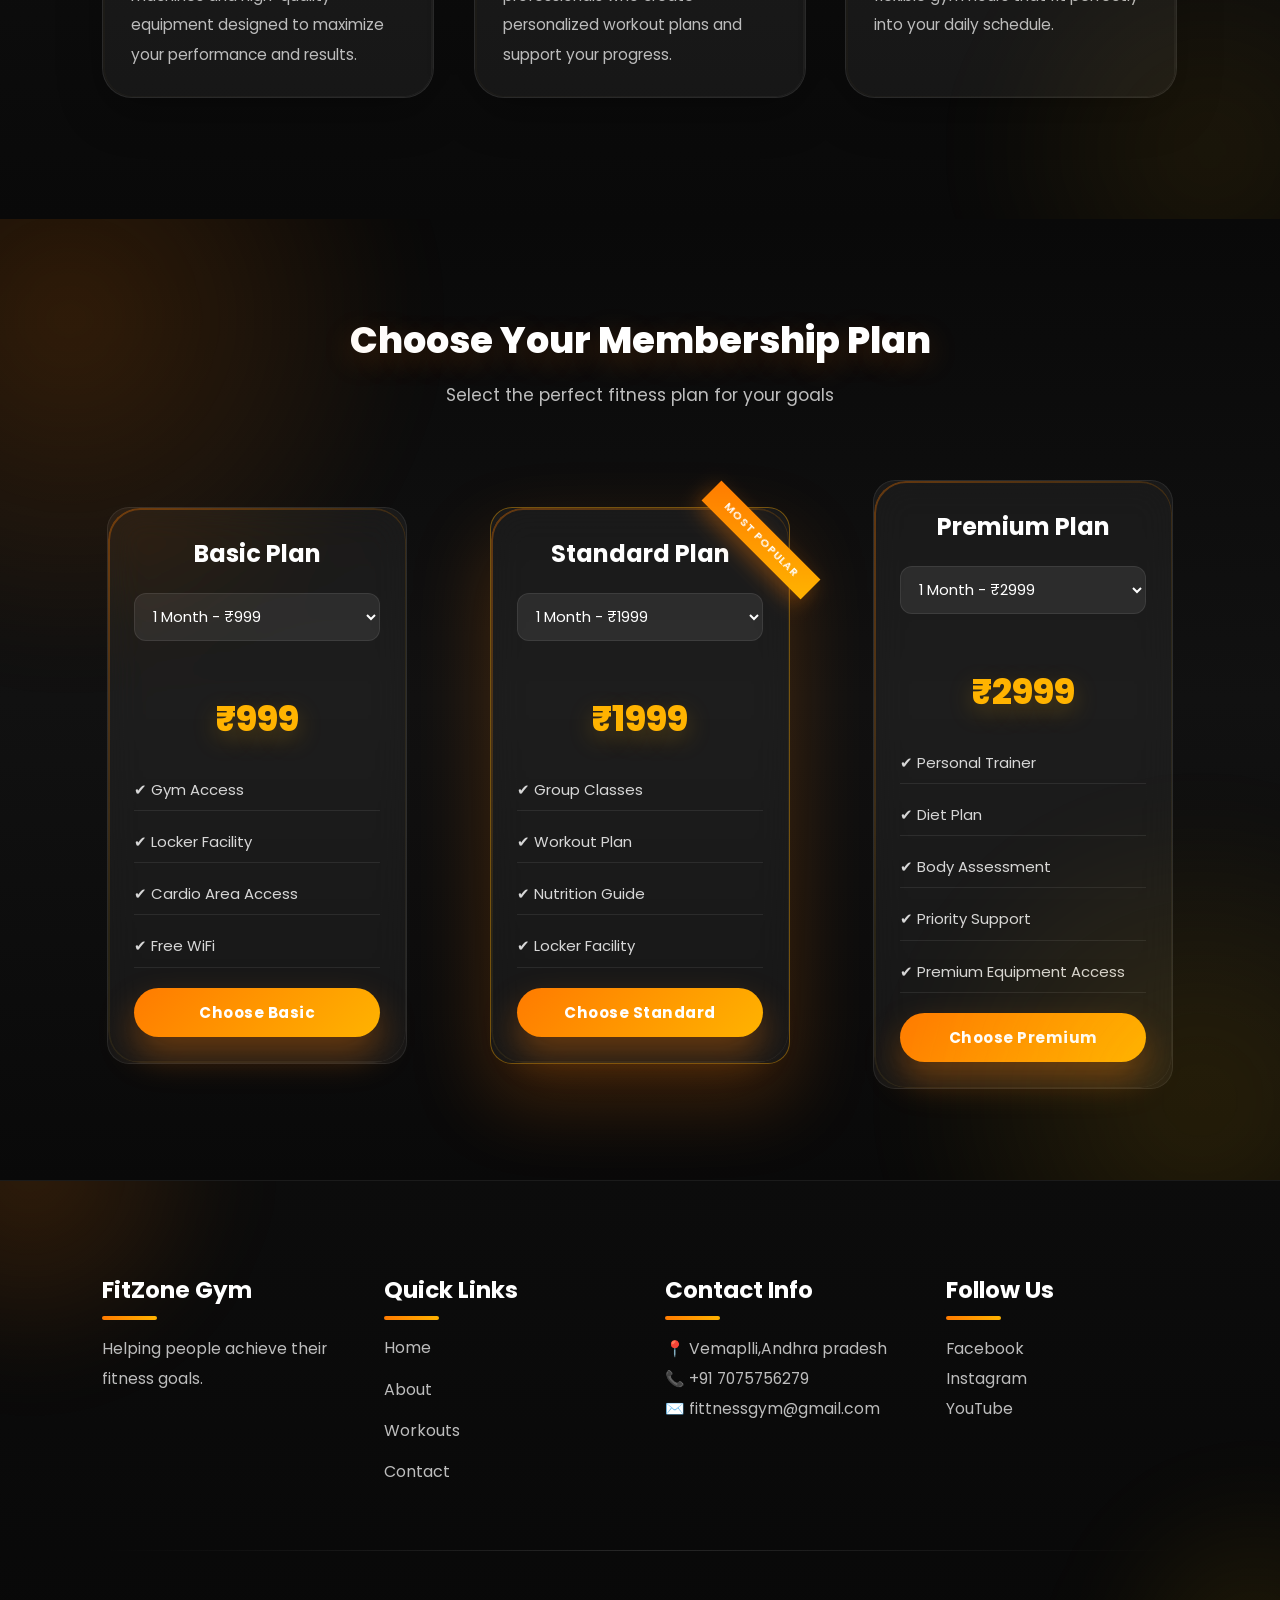
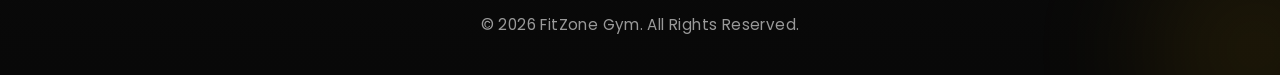
==== commit 1fa878a5: "Update index.html" ====
--- a/index.html
+++ b/index.html
@@ -18,7 +18,7 @@
     <section id="Hero_Section">
       <video autoplay muted loop playsinline>
         <source
-          src="../images/homeImg/Gym cinematic promotion video.publer.com.mp4"
+          src="images/homeImg/Gym cinematic promotion video.publer.com.mp4"
           type="video/mp4"
         />
       </video>
@@ -51,7 +51,7 @@
       <div class="cards fade-up">
         <div>
           <img
-            src="../images/homeImg/Modern Equipments.jpg"
+            src="images/homeImg/Modern Equipments.jpg"
             alt="image not found"
           />
           <h3>Modern Equipment</h3>
@@ -63,7 +63,7 @@
 
         <div>
           <img
-            src="../images/homeImg/Expert Trainers.jpg"
+            src="images/homeImg/Expert Trainers.jpg"
             alt="image not found"
           />
           <h3>Expert Trainers</h3>
@@ -75,7 +75,7 @@
 
         <div>
           <img
-            src="../images/homeImg/Flexible Timing.jpg"
+            src="images/homeImg/Flexible Timing.jpg"
             alt="image not found"
           />
           <h3>Flexible Timing</h3>
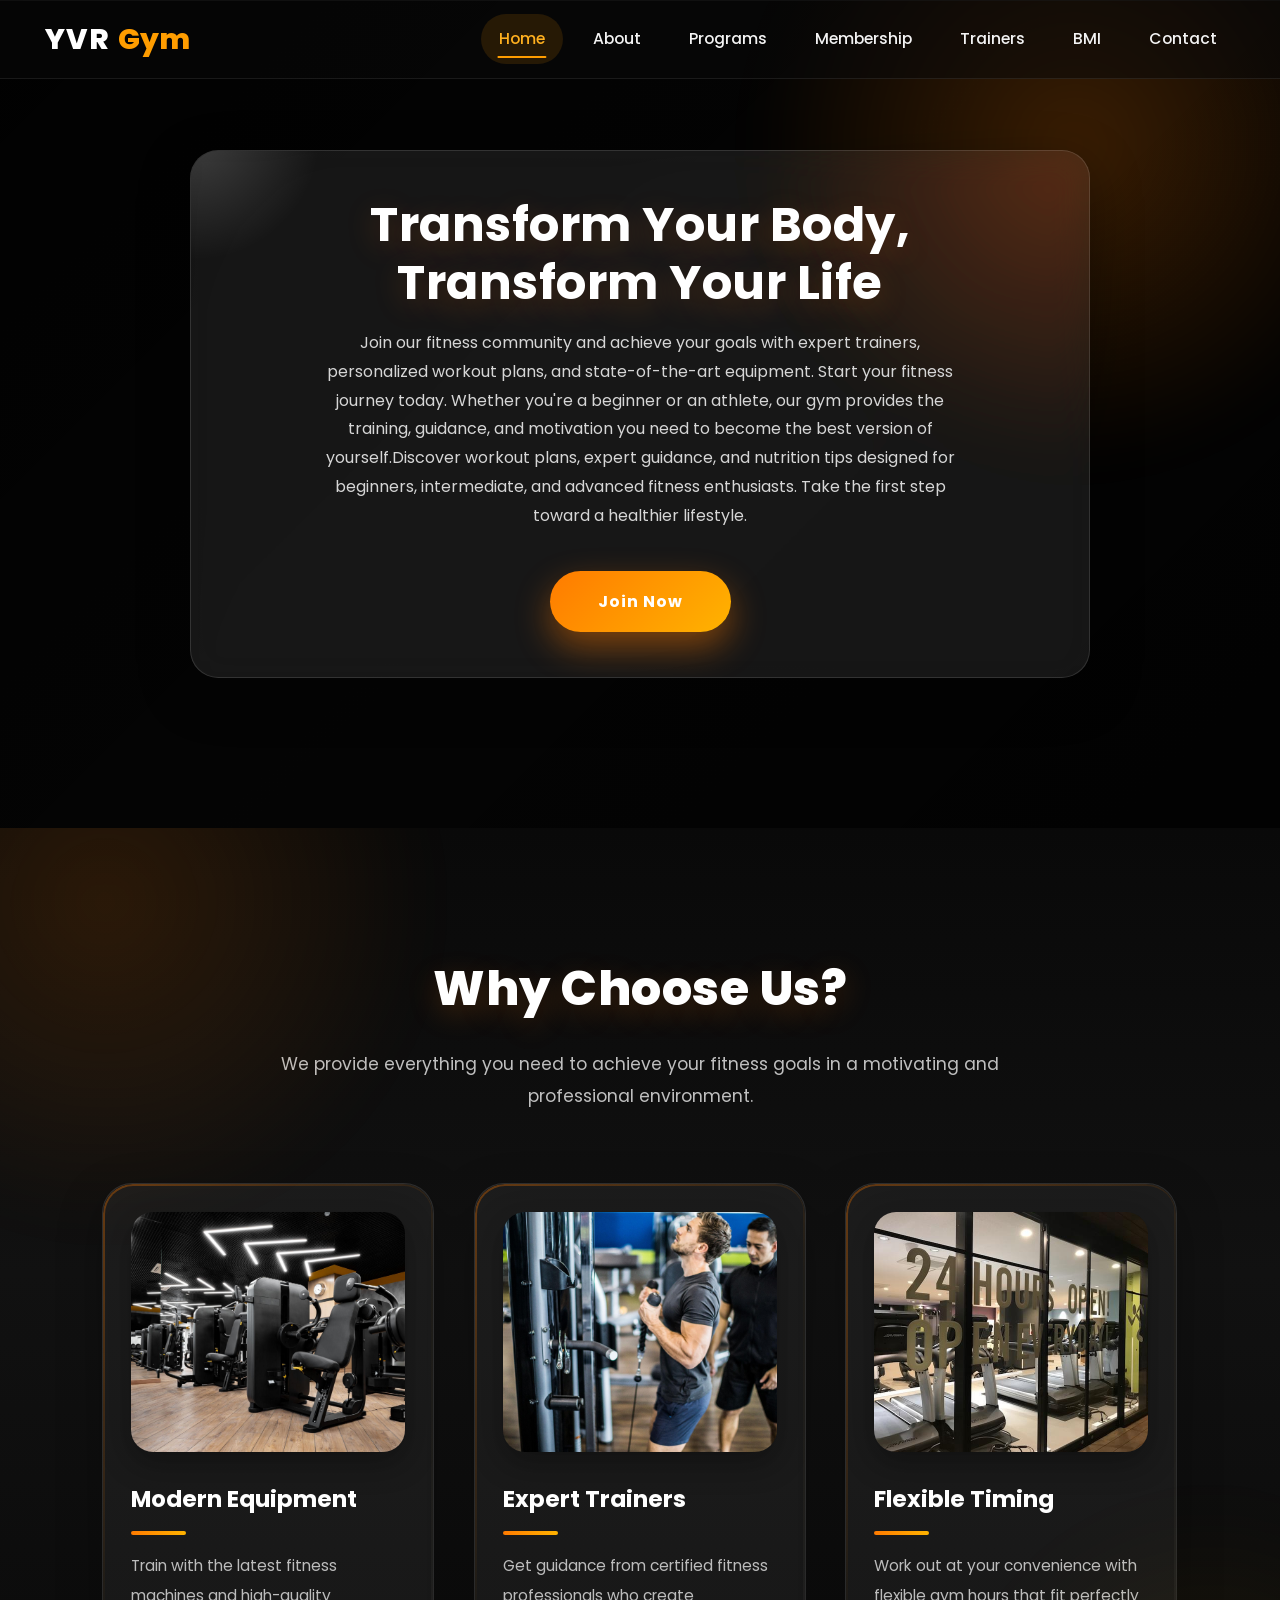
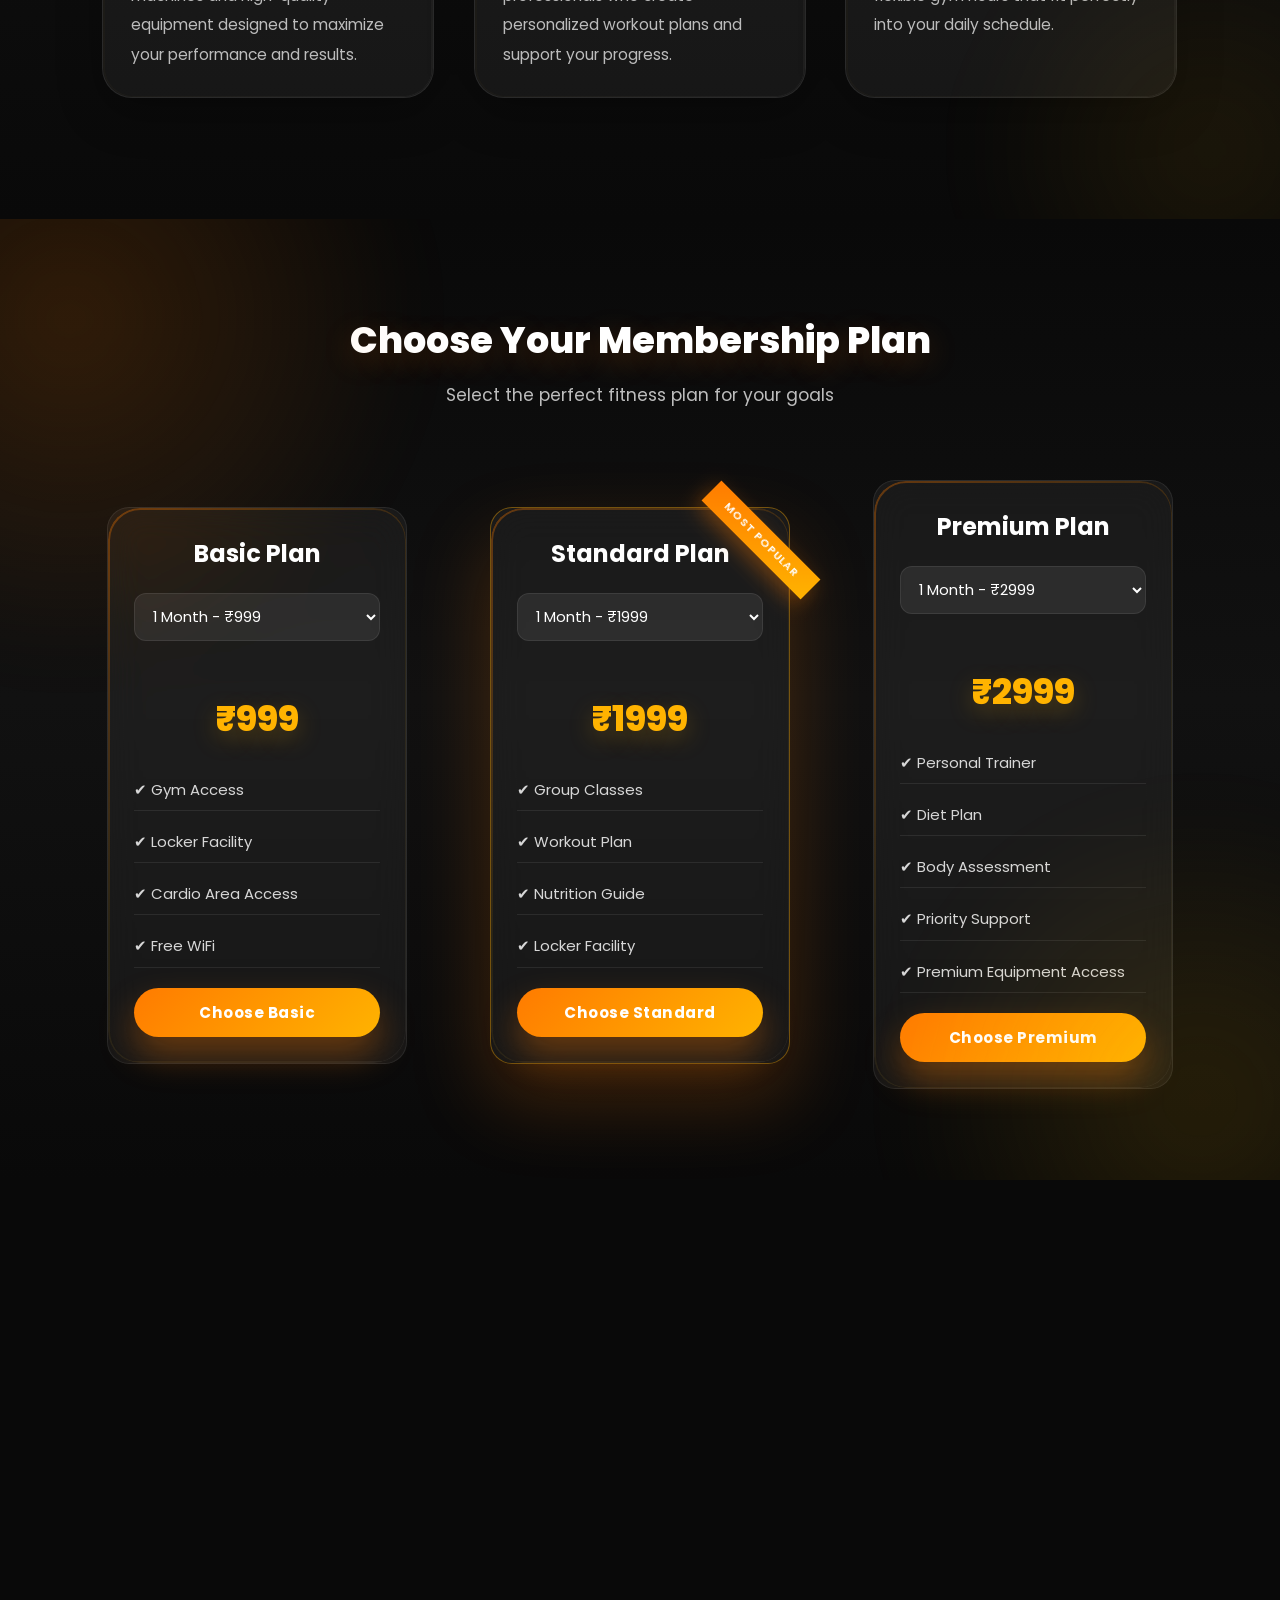
==== commit 68f2caea: "Update video source in index.html" ====
--- a/index.html
+++ b/index.html
@@ -18,7 +18,7 @@
     <section id="Hero_Section">
       <video autoplay muted loop playsinline>
         <source
-          src="images/homeImg/Gym cinematic promotion video.publer.com.mp4"
+          src="images/homeImg/Gym.mp4"
           type="video/mp4"
         />
       </video>
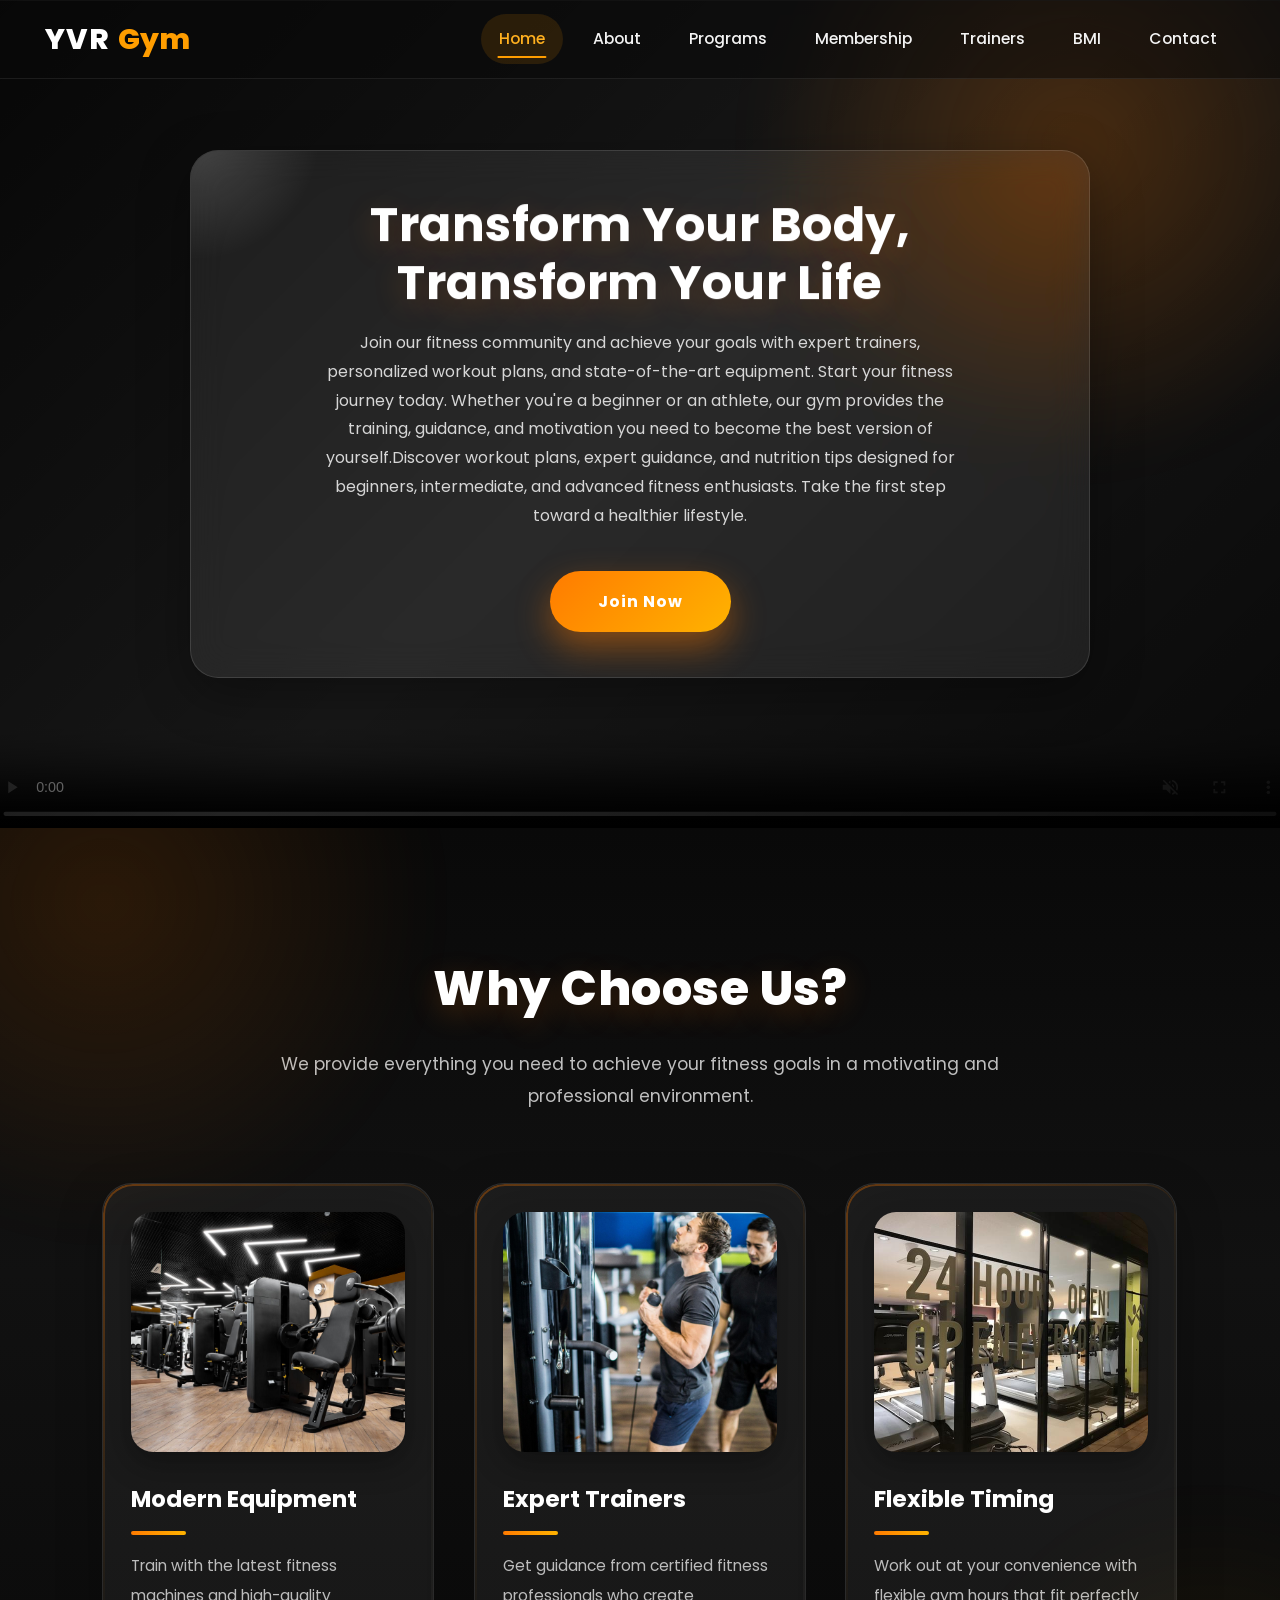
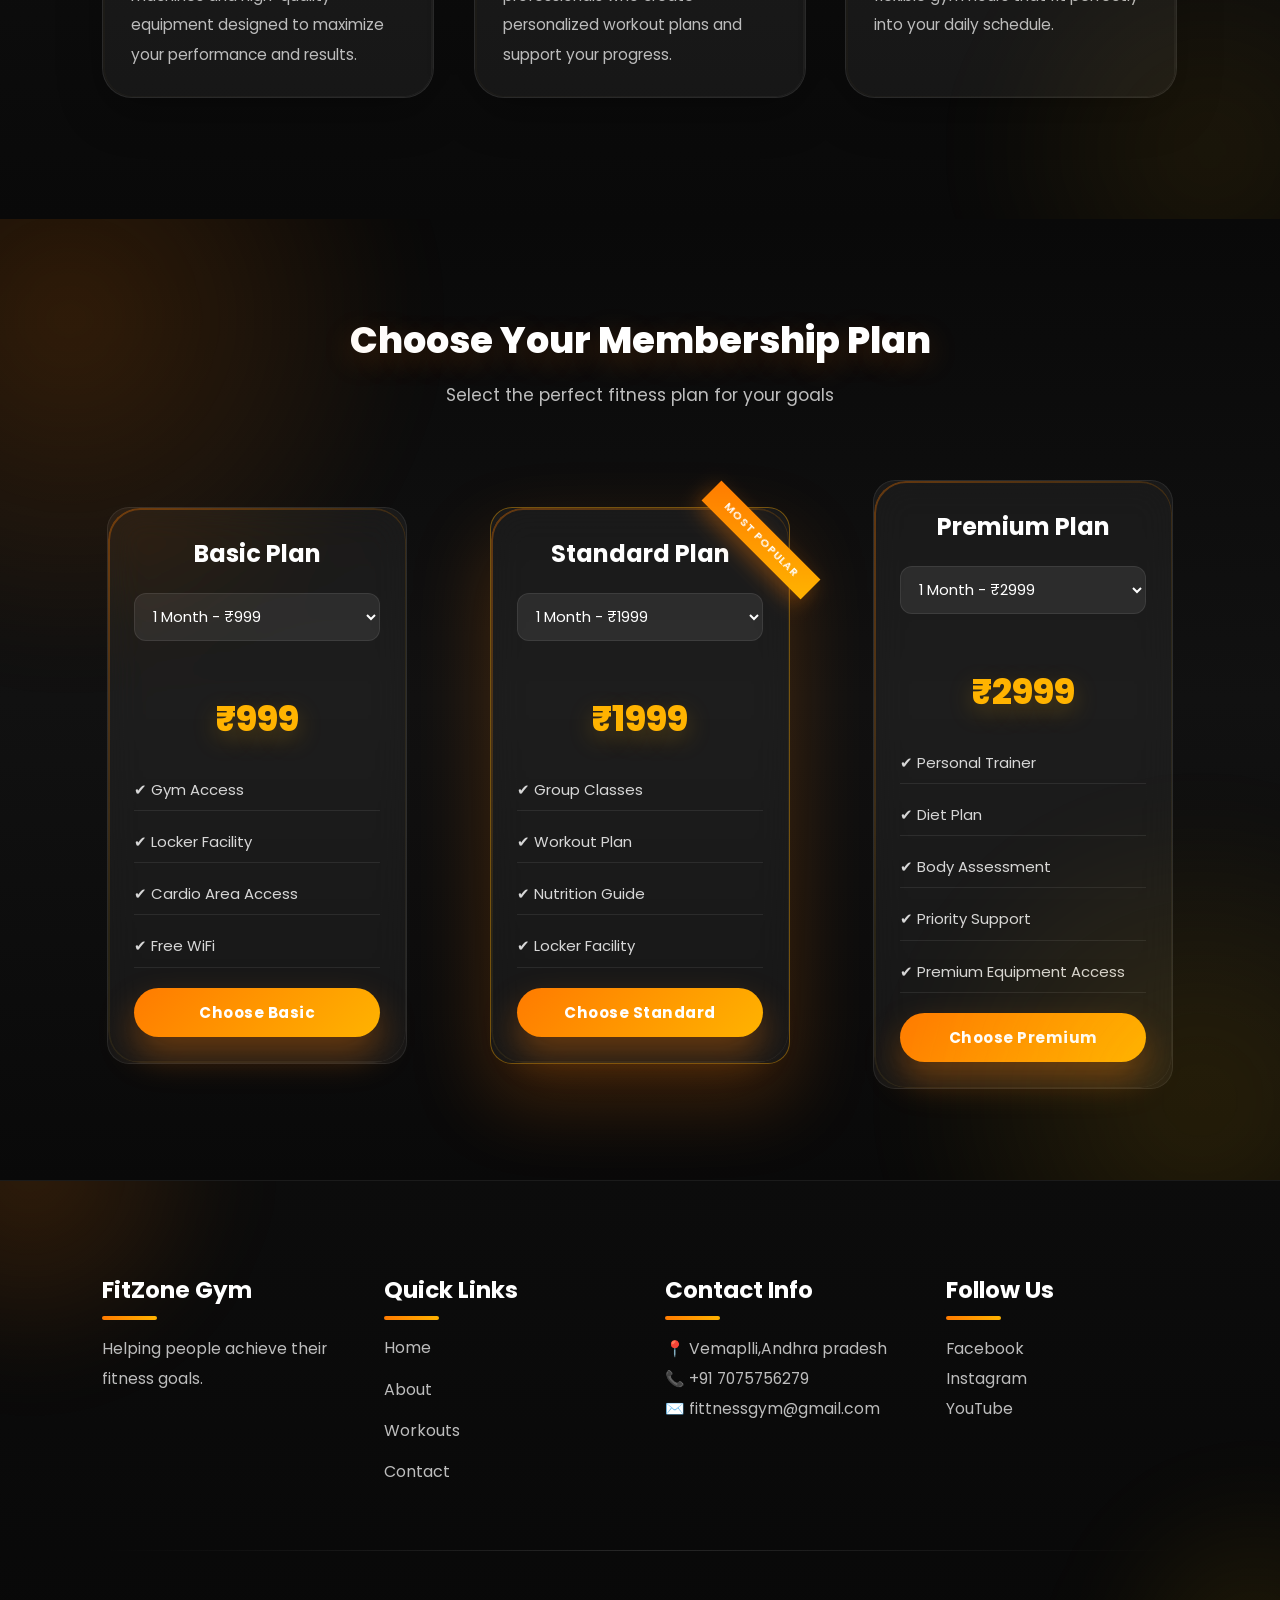
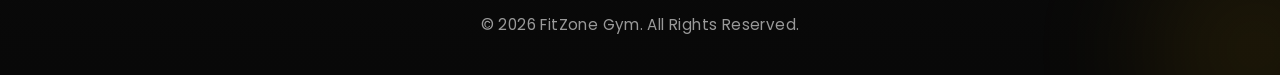
==== commit f24e2040: "Add controls to video in Hero section Added controls attribute to video element for better user inte" ====
--- a/index.html
+++ b/index.html
@@ -16,7 +16,7 @@
     <nav id="nav_section"></nav>
     <!-- hero section -->
     <section id="Hero_Section">
-      <video autoplay muted loop playsinline>
+      <video autoplay muted loop playsinline controls>
         <source
           src="images/homeImg/Gym.mp4"
           type="video/mp4"
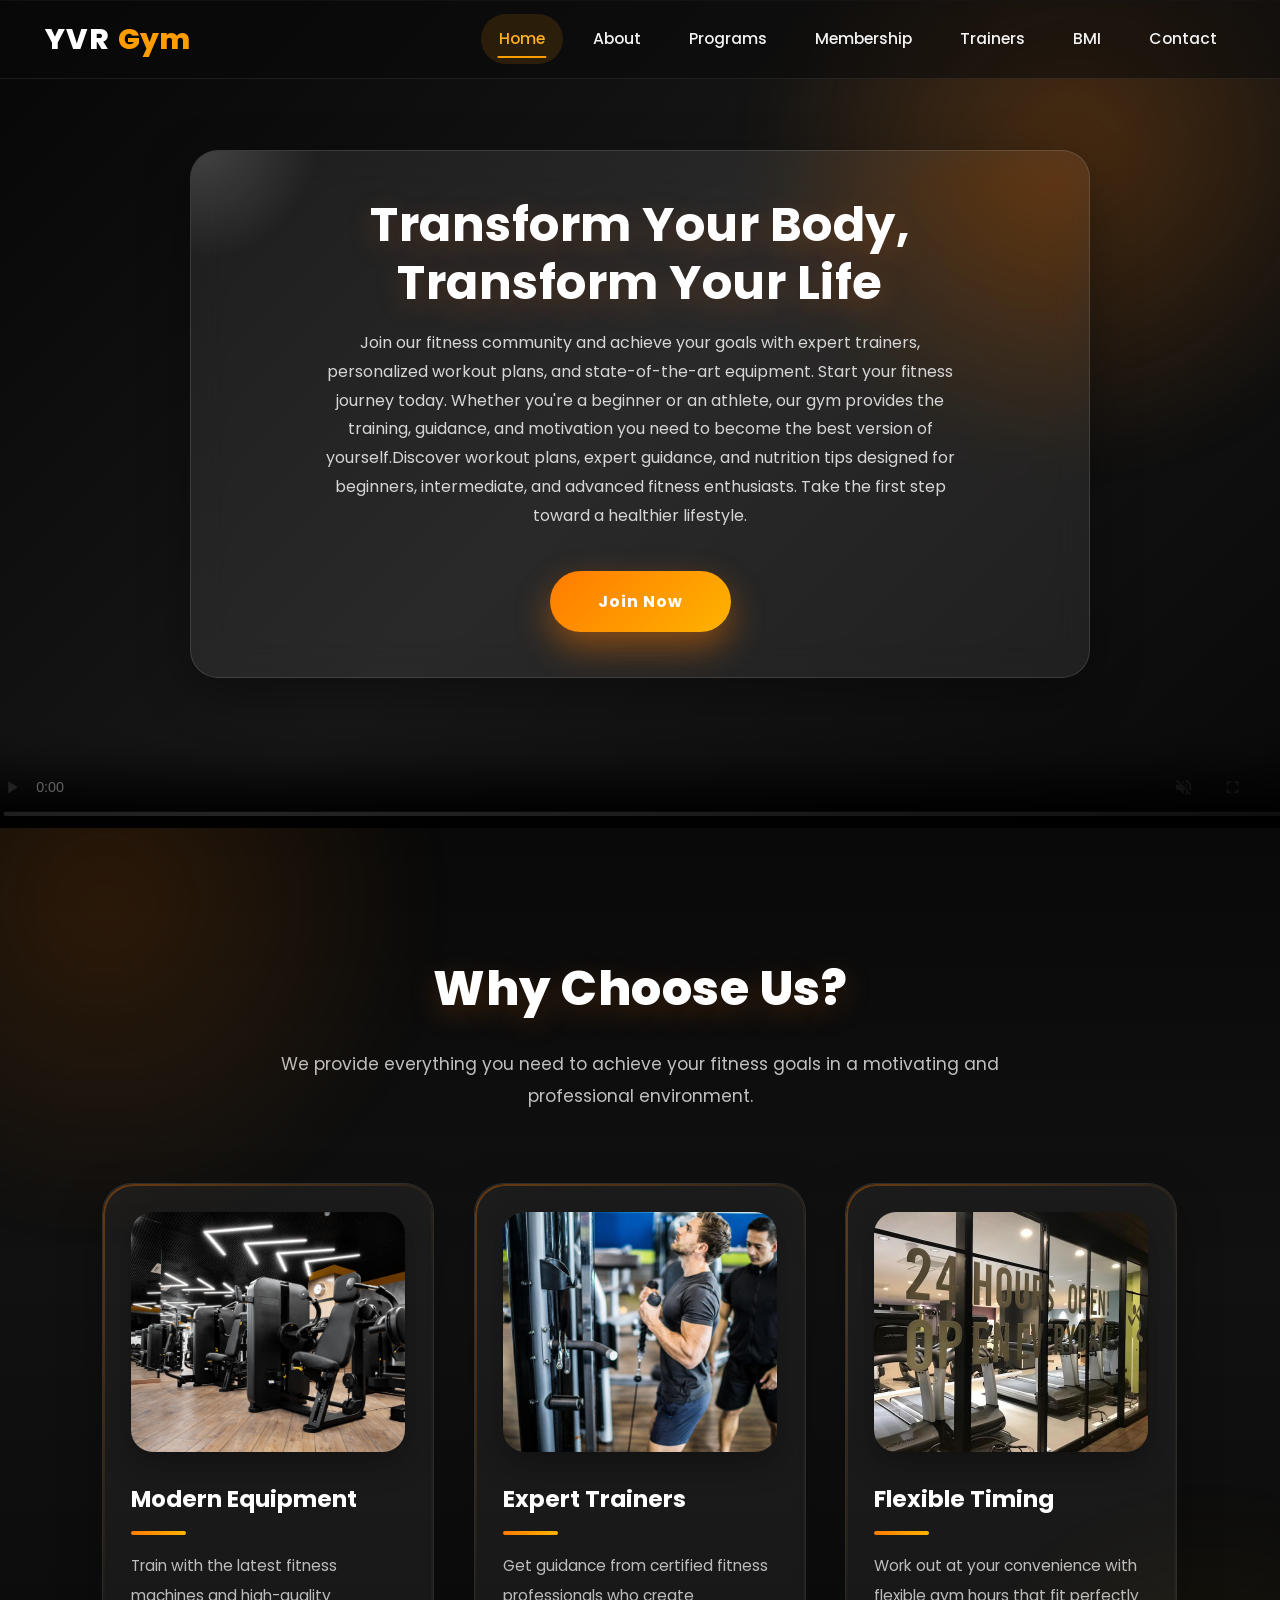
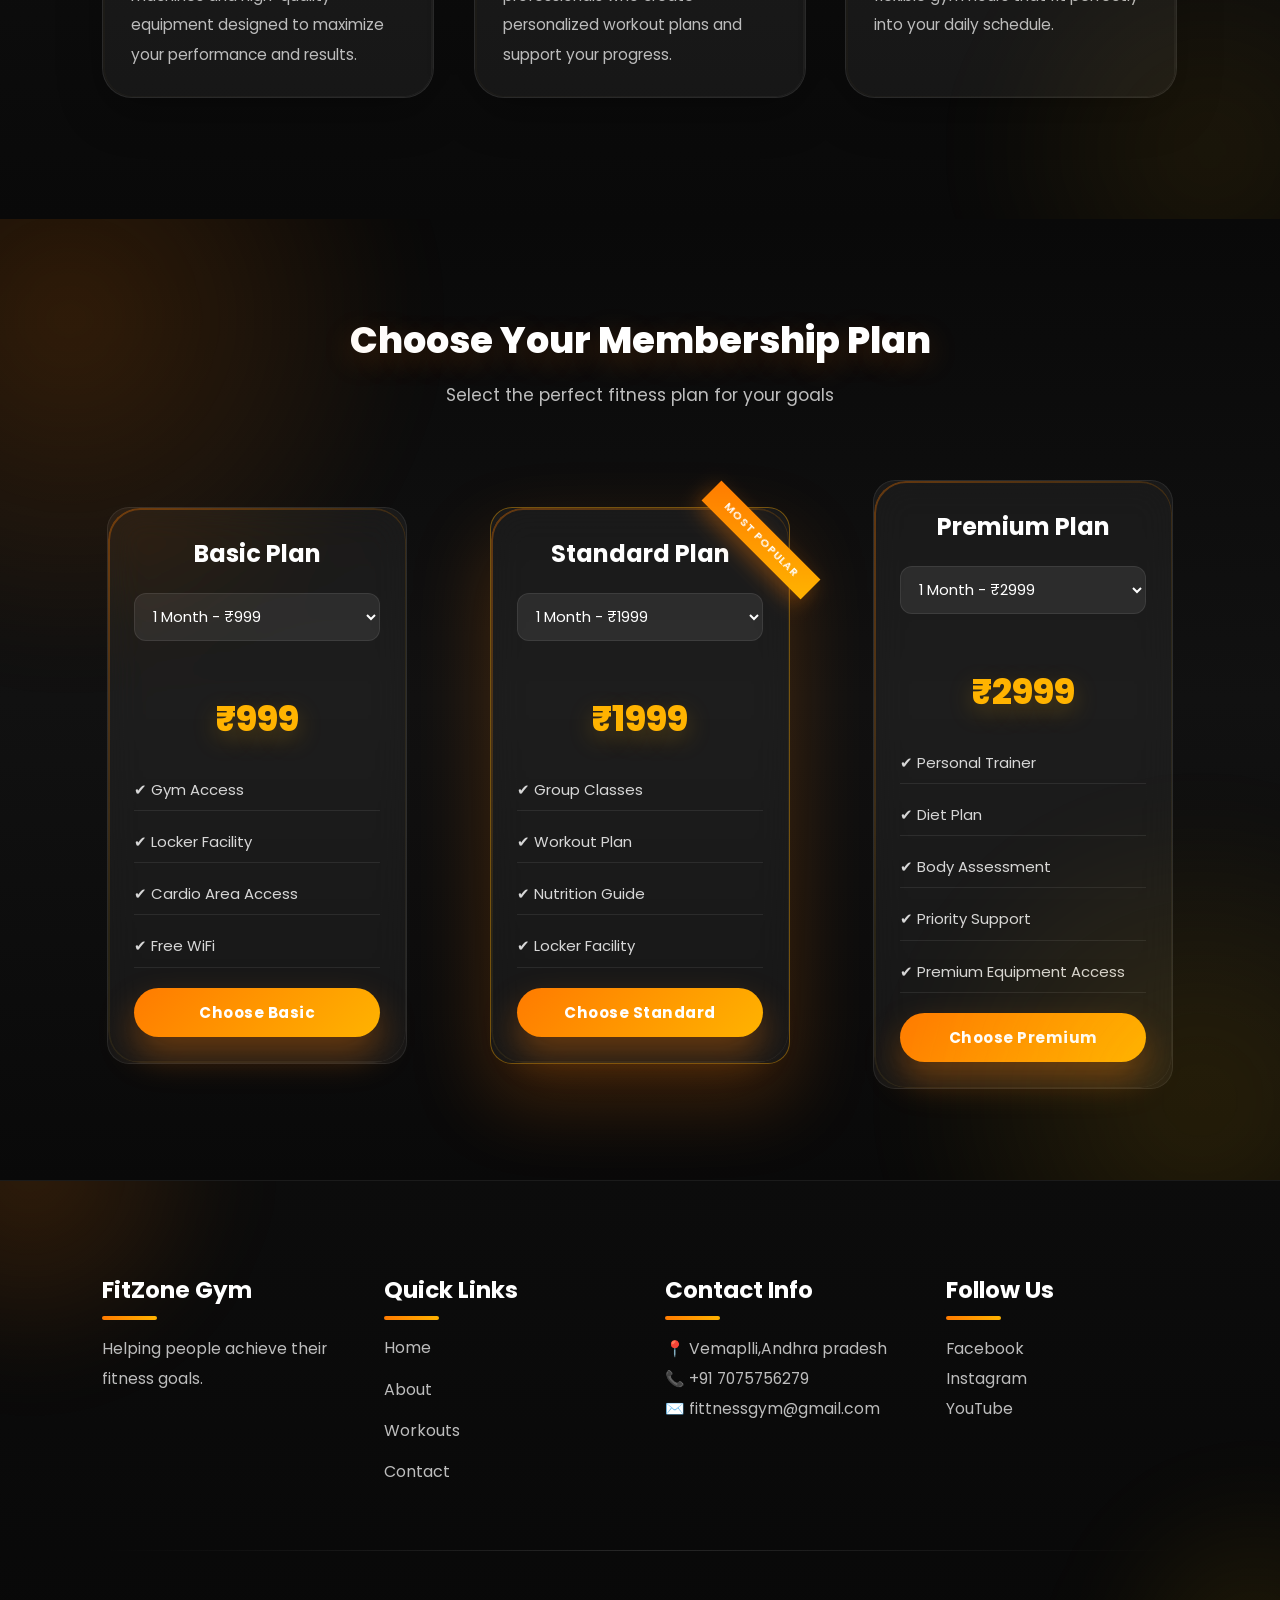
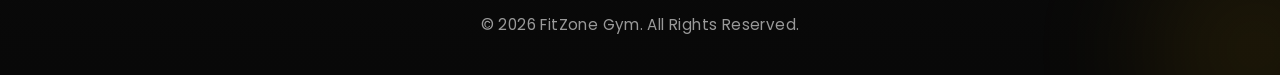
==== commit cb6139d9: "Update index.html" ====
--- a/index.html
+++ b/index.html
@@ -51,7 +51,7 @@
       <div class="cards fade-up">
         <div>
           <img
-            src="images/homeImg/Modern Equipments.jpg"
+            src="images/homeImg/Modern_Equipments.jpg"
             alt="image not found"
           />
           <h3>Modern Equipment</h3>
@@ -63,7 +63,7 @@
 
         <div>
           <img
-            src="images/homeImg/Expert Trainers.jpg"
+            src="images/homeImg/Expert_Trainers.jpg"
             alt="image not found"
           />
           <h3>Expert Trainers</h3>
@@ -75,7 +75,7 @@
 
         <div>
           <img
-            src="images/homeImg/Flexible Timing.jpg"
+            src="images/homeImg/Flexible_Timing.jpg"
             alt="image not found"
           />
           <h3>Flexible Timing</h3>
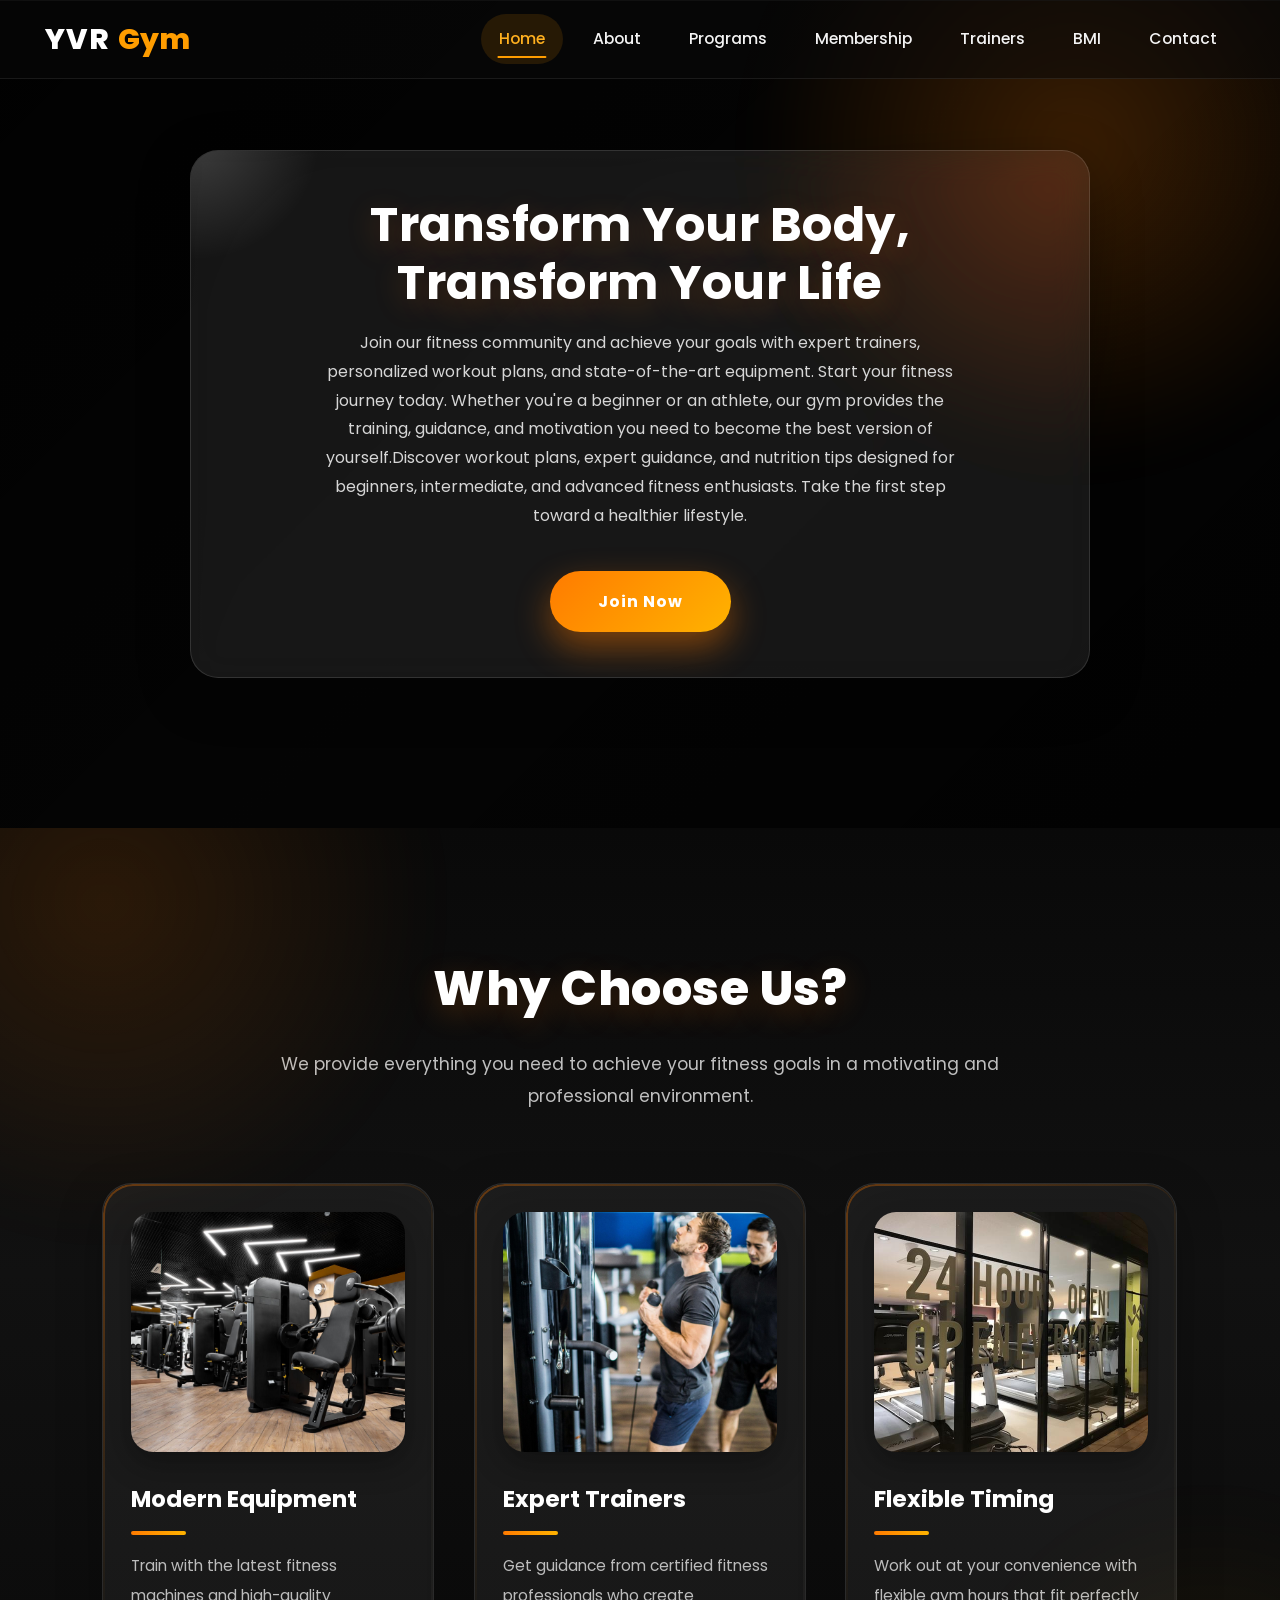
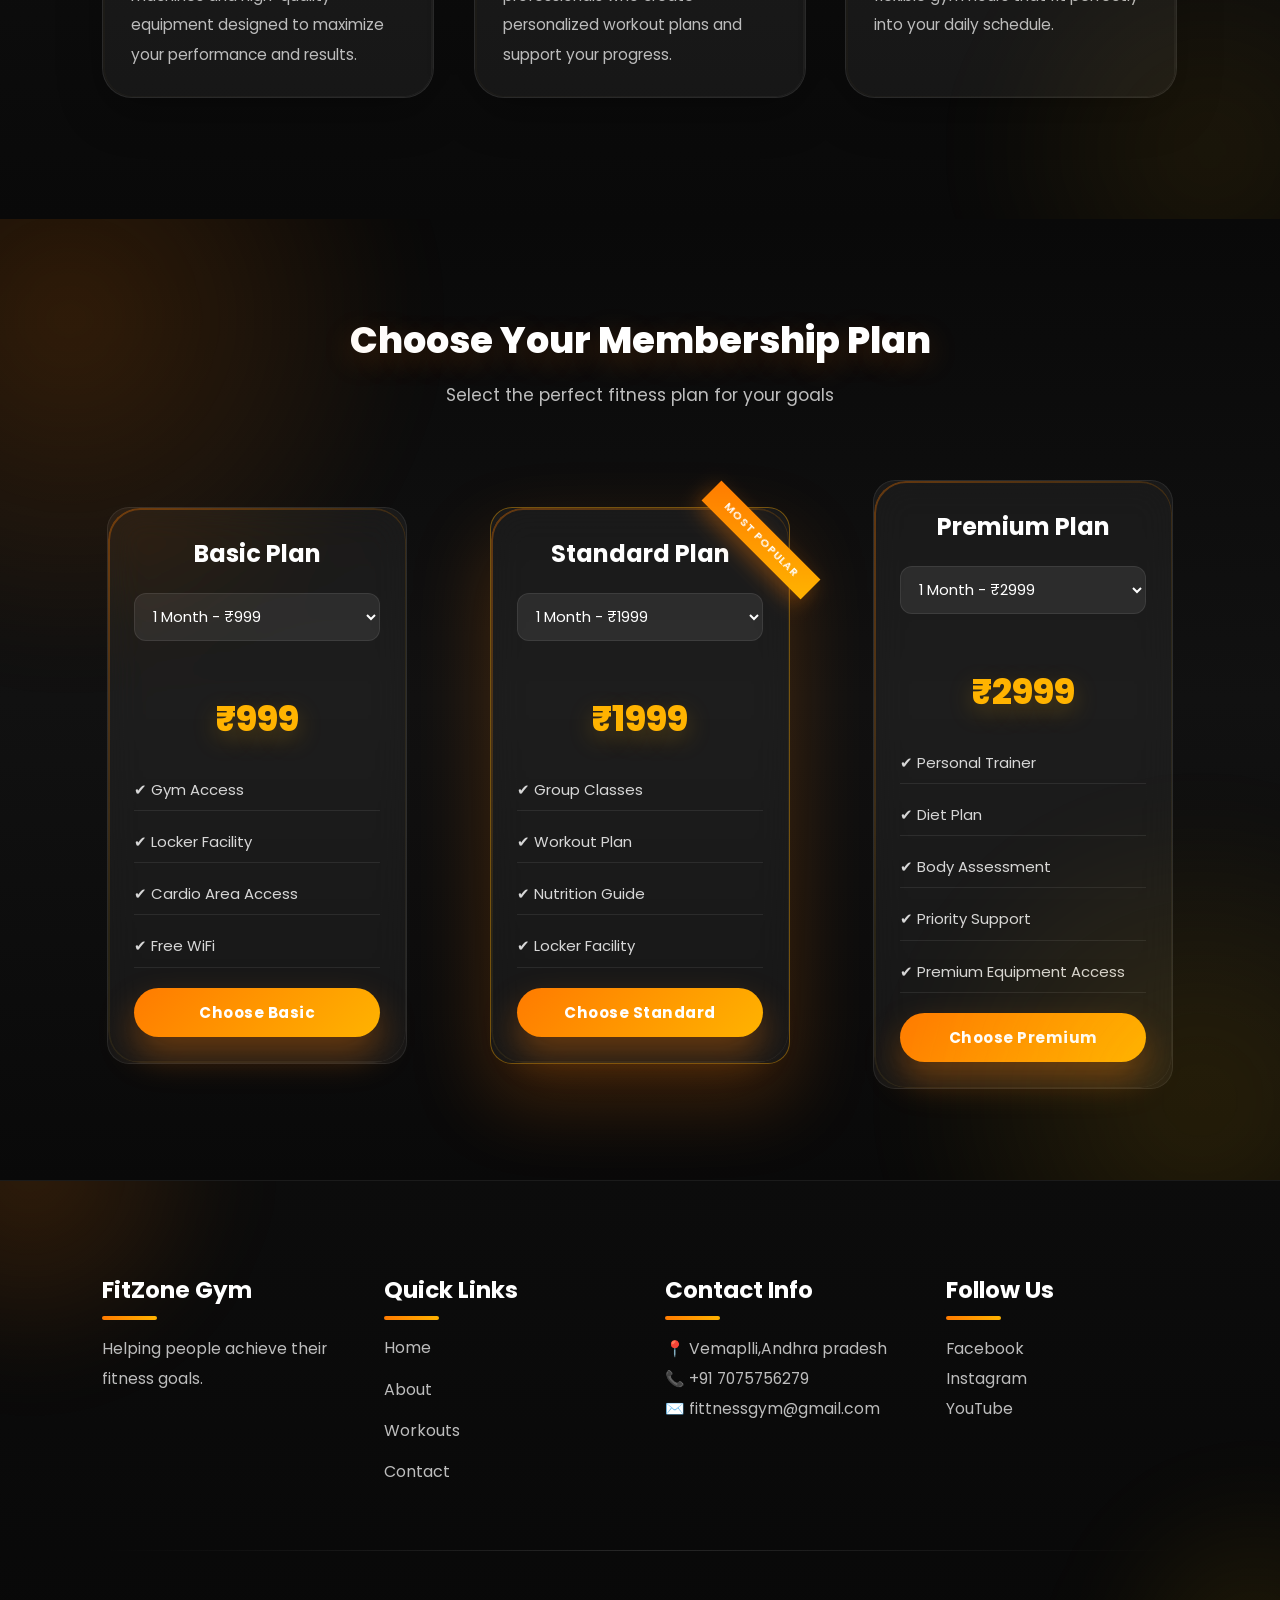
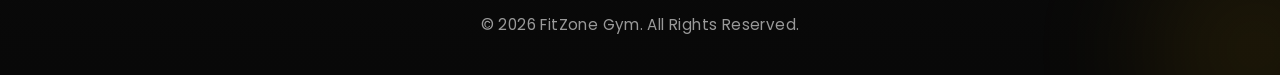
==== commit d3aa9ede: "Update index.html" ====
--- a/index.html
+++ b/index.html
@@ -16,7 +16,7 @@
     <nav id="nav_section"></nav>
     <!-- hero section -->
     <section id="Hero_Section">
-      <video autoplay muted loop playsinline controls>
+      <video autoplay muted loop playsinline>
         <source
           src="images/homeImg/Gym.mp4"
           type="video/mp4"
